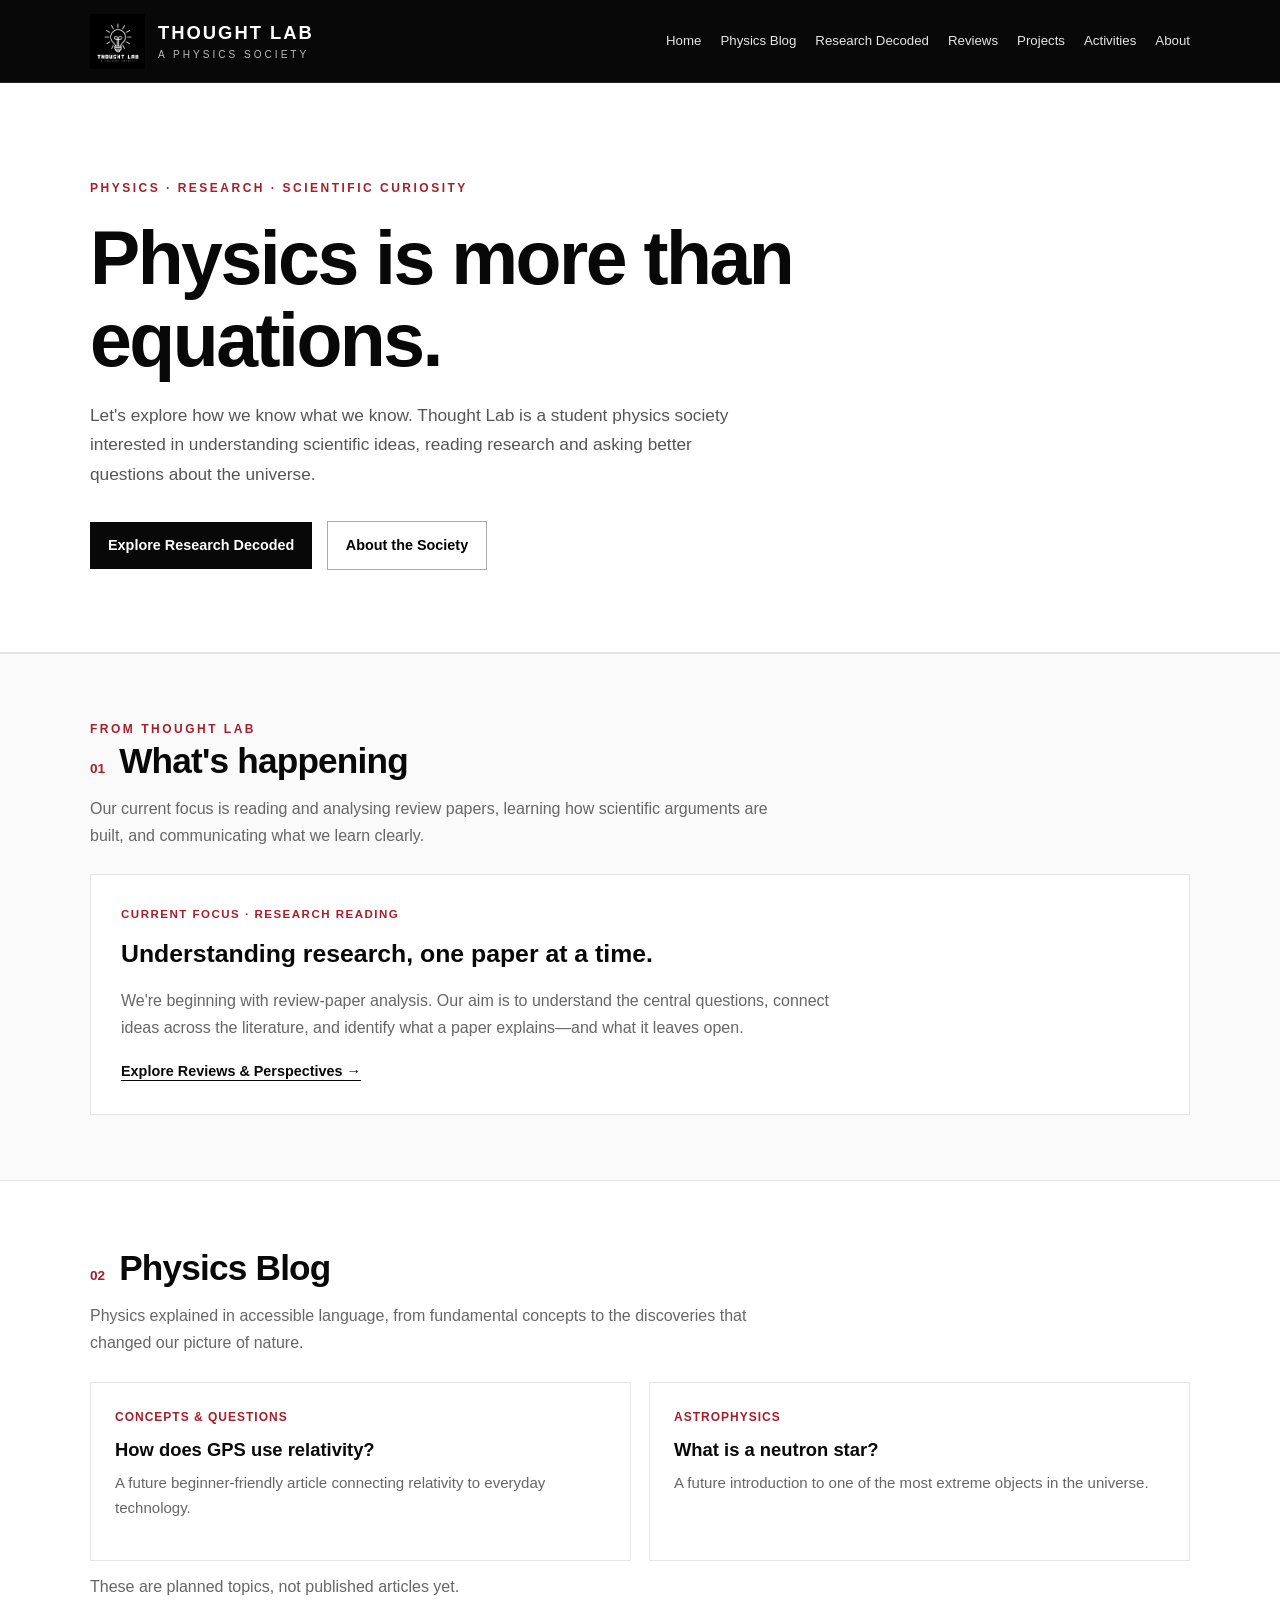
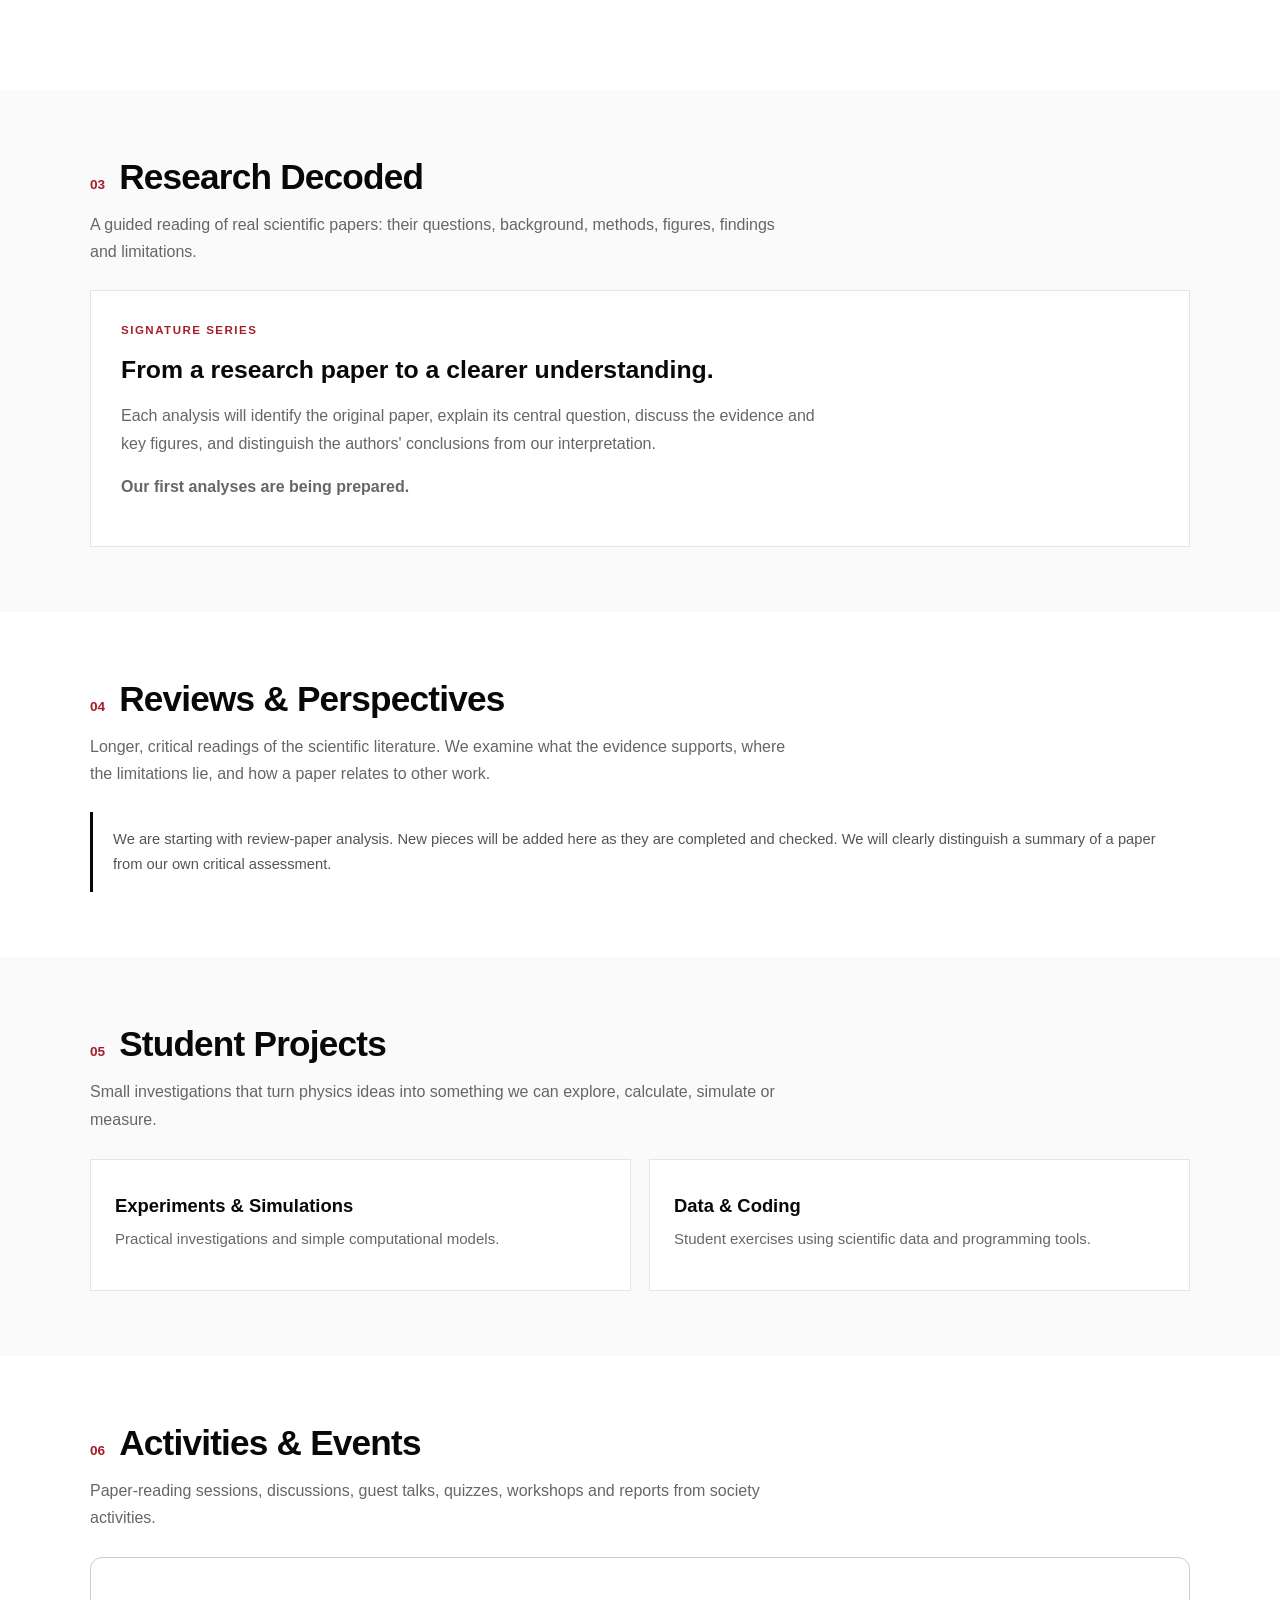
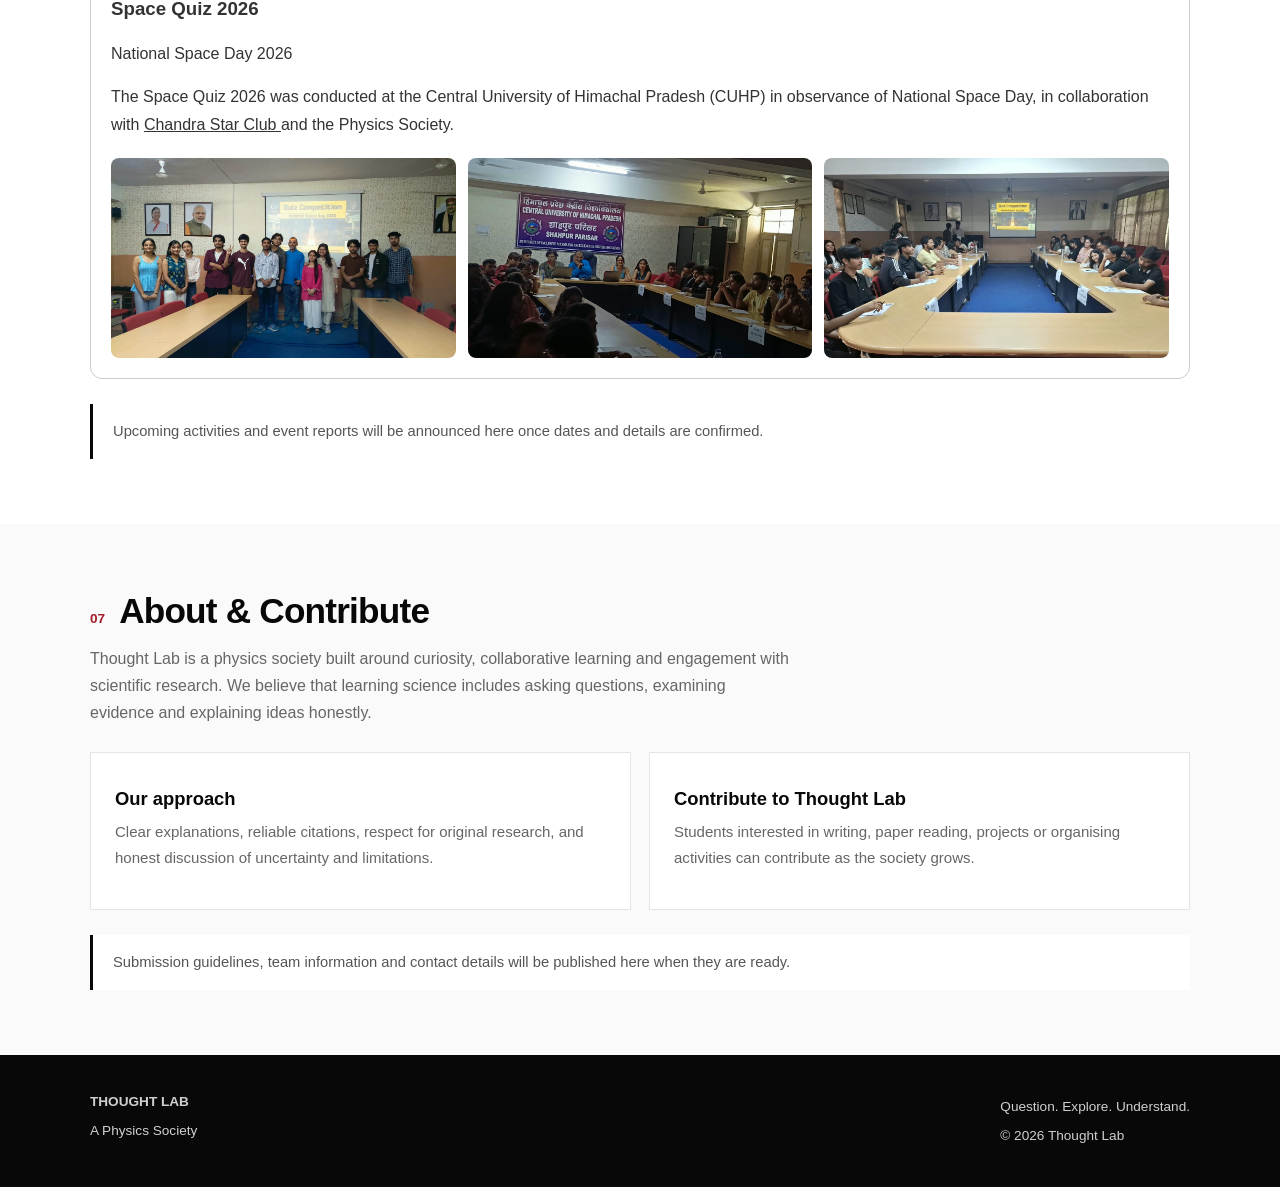
==== index.html @ b3f2e76b "Update index.html" ====
<!DOCTYPE html>
<html lang="en">
<head>
  <meta charset="UTF-8">
  <meta name="viewport" content="width=device-width, initial-scale=1">
  <meta name="description" content="Thought Lab — A Physics Society exploring research, ideas and scientific discoveries.">
  <title>Thought Lab — A Physics Society</title>

  <style>
    :root {
      --black: #080808;
      --white: #ffffff;
      --paper: #fafafa;
      --grey: #666666;
      --line: #e5e5e5;
      --accent: #a51f2b;
    }

    * { box-sizing: border-box; }
    html { scroll-behavior: smooth; scroll-padding-top: 90px; }

    body {
      margin: 0;
      background: var(--white);
      color: var(--black);
      font-family: Arial, Helvetica, sans-serif;
      line-height: 1.7;
    }

    a { color: inherit; }
    .container { width: min(1100px, 90%); margin: auto; }

    header {
      background: var(--black);
      color: var(--white);
      border-bottom: 1px solid #292929;
    }

    .topbar {
      min-height: 82px;
      display: flex;
      align-items: center;
      justify-content: space-between;
      gap: 24px;
      padding: 12px 0;
    }

    .brand {
      display: flex;
      align-items: center;
      gap: 13px;
      text-decoration: none;
      flex-shrink: 0;
    }

    .brand img {
      width: 55px;
      height: 55px;
      object-fit: contain;
      background: black;
    }

    .brand-name {
      font-size: 1.15rem;
      font-weight: 800;
      letter-spacing: 2px;
      line-height: 1.3;
    }

    .brand-name small {
      display: block;
      color: #bdbdbd;
      font-size: .63rem;
      font-weight: 400;
      letter-spacing: 3px;
      margin-top: 3px;
    }

    nav {
      display: flex;
      flex-wrap: wrap;
      justify-content: flex-end;
      gap: 8px 19px;
    }

    nav a {
      color: #e5e5e5;
      font-size: .83rem;
      text-decoration: none;
    }

    nav a:hover, .text-link:hover { text-decoration: underline; }

    .hero {
      padding: 95px 0 82px;
      border-bottom: 1px solid var(--line);
    }

    .eyebrow {
      font-size: .75rem;
      font-weight: 700;
      text-transform: uppercase;
      letter-spacing: 2.5px;
      color: var(--accent);
    }

    h1 {
      max-width: 800px;
      margin: 20px 0;
      font-size: clamp(2.5rem, 6vw, 4.7rem);
      line-height: 1.08;
      letter-spacing: -2.5px;
    }

    .hero p {
      max-width: 650px;
      color: #555;
      font-size: 1.08rem;
    }

    .button {
      display: inline-block;
      margin: 15px 10px 0 0;
      padding: 11px 18px;
      background: var(--black);
      color: var(--white);
      text-decoration: none;
      font-size: .9rem;
      font-weight: 700;
    }

    .button.outline {
      background: white;
      color: black;
      border: 1px solid #aaa;
    }

    section { padding: 65px 0; }

    .section-head {
      display: flex;
      align-items: baseline;
      gap: 14px;
      margin-bottom: 8px;
    }

    .number {
      color: var(--accent);
      font-size: .85rem;
      font-weight: 700;
    }

    h2 {
      font-size: clamp(1.65rem, 3vw, 2.2rem);
      letter-spacing: -.8px;
      line-height: 1.25;
      margin: 0;
    }

    .intro {
      max-width: 700px;
      color: var(--grey);
      margin: 12px 0 25px;
    }

    .featured {
      background: var(--paper);
      border-top: 1px solid var(--line);
      border-bottom: 1px solid var(--line);
    }

    .feature-card {
      background: white;
      border: 1px solid var(--line);
      padding: 30px;
      margin-top: 24px;
    }

    .tag {
      font-size: .72rem;
      text-transform: uppercase;
      letter-spacing: 1.5px;
      color: var(--accent);
      font-weight: 700;
    }

    h3 { line-height: 1.35; }

    .feature-card h3 {
      max-width: 720px;
      font-size: 1.55rem;
      margin: 12px 0;
    }

    .feature-card p { max-width: 720px; color: var(--grey); }

    .text-link {
      font-size: .9rem;
      font-weight: 700;
      text-underline-offset: 4px;
    }

    .grid {
      display: grid;
      grid-template-columns: repeat(2, minmax(0, 1fr));
      gap: 18px;
      margin-top: 26px;
    }

    .card {
      border: 1px solid var(--line);
      padding: 24px;
      background: white;
    }

    .card h3 { font-size: 1.15rem; margin: 10px 0 7px; }

    .card p { color: var(--grey); font-size: .94rem; margin: 0 0 15px; }

    .card .num {
      font-size: .75rem;
      letter-spacing: 1px;
      color: var(--accent);
      font-weight: 700;
    }

    .alt { background: var(--paper); }

    .notice {
      margin-top: 25px;
      border-left: 3px solid var(--black);
      padding: 15px 20px;
      background: white;
      color: #555;
      font-size: .92rem;
    }
    .activity-card {
  margin-top: 25px;
  padding: 20px;
  border: 1px solid #cccccc;
  border-radius: 12px;
  background: white;
  color: #333333;
}
    
.activity-gallery {
  display: grid;
  grid-template-columns: repeat(3, 1fr);
  gap: 12px;
  margin-top: 20px;
}

.activity-gallery img {
  width: 100%;
  height: 200px;
  object-fit: cover;
  border-radius: 8px;
}

@media (max-width: 600px) {
  .activity-gallery {
    grid-template-columns: 1fr;
  }
}


    footer {
      padding: 35px 0;
      background: var(--black);
      color: #d0d0d0;
      font-size: .85rem;
    }

    .footer-row {
      display: flex;
      flex-wrap: wrap;
      justify-content: space-between;
      gap: 15px;
    }

    footer p { margin: 5px 0; }
    footer a { color: white; }

    @media (max-width: 760px) {
      .topbar { align-items: flex-start; flex-direction: column; gap: 15px; }
      nav { justify-content: flex-start; gap: 9px 15px; }
      .hero { padding: 65px 0; }
      h1 { letter-spacing: -1.3px; }
      .grid { grid-template-columns: 1fr; }
      .feature-card { padding: 22px; }
    }
  </style>
</head>

<body>
  <header>
    <div class="container topbar">
      <a class="brand" href="#home" aria-label="Thought Lab home">
        <img src="logo.jpeg" alt="Thought Lab — A Physics Society logo">
        <span class="brand-name">
          THOUGHT LAB
          <small>A PHYSICS SOCIETY</small>
        </span>
      </a>

      <nav aria-label="Main navigation">
        <a href="#home">Home</a>
        <a href="#blog">Physics Blog</a>
        <a href="#decoded">Research Decoded</a>
        <a href="#reviews">Reviews</a>
        <a href="#projects">Projects</a>
        <a href="#activities">Activities</a>
        <a href="#about">About</a>
      </nav>
    </div>
  </header>

  <main>
    <section class="hero" id="home">
      <div class="container">
        <div class="eyebrow">Physics · Research · Scientific Curiosity</div>
        <h1>Physics is more than equations.</h1>
        <p>
          Let's explore how we know what we know. Thought Lab is a student
          physics society interested in understanding scientific ideas,
          reading research and asking better questions about the universe.
        </p>
        <a class="button" href="#decoded">Explore Research Decoded</a>
        <a class="button outline" href="#about">About the Society</a>
      </div>
    </section>

    <section class="featured">
      <div class="container">
        <div class="eyebrow">From Thought Lab</div>
        <div class="section-head">
          <span class="number">01</span>
          <h2>What's happening</h2>
        </div>
        <p class="intro">
          Our current focus is reading and analysing review papers,
          learning how scientific arguments are built, and communicating
          what we learn clearly.
        </p>

        <article class="feature-card">
          <div class="tag">Current focus · Research reading</div>
          <h3>Understanding research, one paper at a time.</h3>
          <p>
            We're beginning with review-paper analysis. Our aim is to
            understand the central questions, connect ideas across the
            literature, and identify what a paper explains—and what it
            leaves open.
          </p>
          <a class="text-link" href="#reviews">Explore Reviews & Perspectives →</a>
        </article>
      </div>
    </section>

    <section id="blog">
      <div class="container">
        <div class="section-head">
          <span class="number">02</span>
          <h2>Physics Blog</h2>
        </div>
        <p class="intro">
          Physics explained in accessible language, from fundamental
          concepts to the discoveries that changed our picture of nature.
        </p>
        <div class="grid">
          <article class="card">
            <div class="num">CONCEPTS & QUESTIONS</div>
            <h3>How does GPS use relativity?</h3>
            <p>A future beginner-friendly article connecting relativity to everyday technology.</p>
          </article>
          <article class="card">
            <div class="num">ASTROPHYSICS</div>
            <h3>What is a neutron star?</h3>
            <p>A future introduction to one of the most extreme objects in the universe.</p>
          </article>
        </div>
        <p class="intro">These are planned topics, not published articles yet.</p>
      </div>
    </section>

    <section class="alt" id="decoded">
      <div class="container">
        <div class="section-head">
          <span class="number">03</span>
          <h2>Research Decoded</h2>
        </div>
        <p class="intro">
          A guided reading of real scientific papers: their questions,
          background, methods, figures, findings and limitations.
        </p>
        <div class="feature-card">
          <div class="tag">Signature series</div>
          <h3>From a research paper to a clearer understanding.</h3>
          <p>
            Each analysis will identify the original paper, explain its
            central question, discuss the evidence and key figures, and
            distinguish the authors' conclusions from our interpretation.
          </p>
          <p><strong>Our first analyses are being prepared.</strong></p>
        </div>
      </div>
    </section>

    <section id="reviews">
      <div class="container">
        <div class="section-head">
          <span class="number">04</span>
          <h2>Reviews & Perspectives</h2>
        </div>
        <p class="intro">
          Longer, critical readings of the scientific literature. We
          examine what the evidence supports, where the limitations lie,
          and how a paper relates to other work.
        </p>
        <div class="notice">
          We are starting with review-paper analysis. New pieces will be
          added here as they are completed and checked. We will clearly
          distinguish a summary of a paper from our own critical assessment.
        </div>
      </div>
    </section>

    <section class="alt" id="projects">
      <div class="container">
        <div class="section-head">
          <span class="number">05</span>
          <h2>Student Projects</h2>
        </div>
        <p class="intro">
          Small investigations that turn physics ideas into something
          we can explore, calculate, simulate or measure.
        </p>
        <div class="grid">
          <article class="card">
            <h3>Experiments & Simulations</h3>
            <p>Practical investigations and simple computational models.</p>
          </article>
          <article class="card">
            <h3>Data & Coding</h3>
            <p>Student exercises using scientific data and programming tools.</p>
          </article>
        </div>
      </div>
    </section>

    <section id="activities">
      <div class="container">
        <div class="section-head">
          <span class="number">06</span>
          <h2>Activities & Events</h2>
        </div>
        <p class="intro">
          Paper-reading sessions, discussions, guest talks, quizzes,
          workshops and reports from society activities.
        </p>
        
<article class="activity-card">
  <h3>Space Quiz 2026</h3>

  <p class="activity-date">
    National Space Day 2026
  </p>

  <p>
    The Space Quiz 2026 was conducted at the
    Central University of Himachal Pradesh (CUHP)
    in observance of National Space Day, in
    collaboration with
    <a href="https://chandrastarclub.github.io/">
      Chandra Star Club
    </a>
    and the Physics Society.
  </p>
  
<div class="activity-gallery">
  <img src="images/space-day/1.jpeg" alt="Space Day event photo 1">
  <img src="images/space-day/2.jpeg" alt="Space Day event photo 2">
  <img src="images/space-day/3.jpeg" alt="Space Day event photo 3">
</div>

</article>

        <div class="notice">
          Upcoming activities and event reports will be announced here
          once dates and details are confirmed.
        </div>
      </div>
    </section>

    <section class="alt" id="about">
      <div class="container">
        <div class="section-head">
          <span class="number">07</span>
          <h2>About & Contribute</h2>
        </div>
        <p class="intro">
          Thought Lab is a physics society built around curiosity,
          collaborative learning and engagement with scientific research.
          We believe that learning science includes asking questions,
          examining evidence and explaining ideas honestly.
        </p>
        <div class="grid">
          <article class="card">
            <h3>Our approach</h3>
            <p>
              Clear explanations, reliable citations, respect for original
              research, and honest discussion of uncertainty and limitations.
            </p>
          </article>
          <article class="card">
            <h3>Contribute to Thought Lab</h3>
            <p>
              Students interested in writing, paper reading, projects or
              organising activities can contribute as the society grows.
            </p>
          </article>
        </div>
        <div class="notice">
          Submission guidelines, team information and contact details
          will be published here when they are ready.
        </div>
      </div>
    </section>
  </main>

  <footer>
    <div class="container footer-row">
      <div>
        <strong>THOUGHT LAB</strong>
        <p>A Physics Society</p>
      </div>
      <div>
        <p>Question. Explore. Understand.</p>
        <p>© 2026 Thought Lab</p>
      </div>
    </div>
  </footer>
</body>
</html>
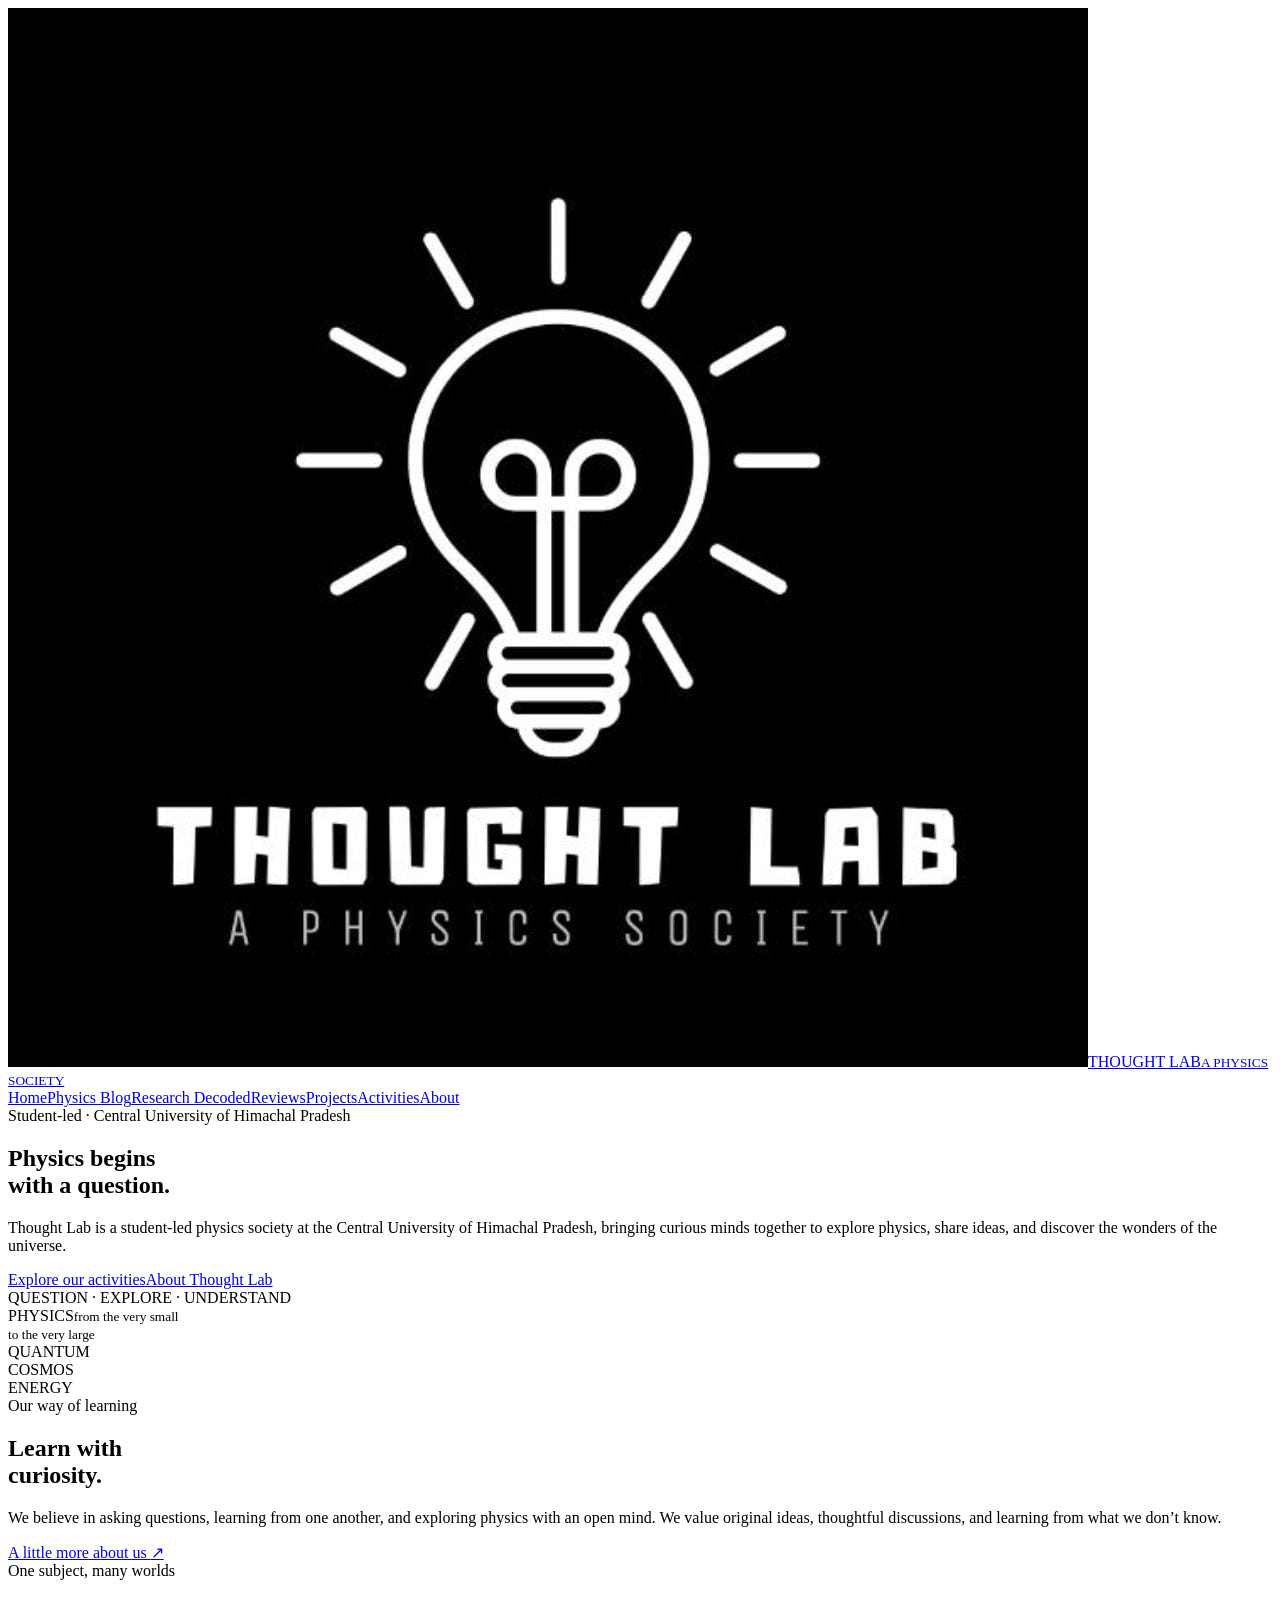
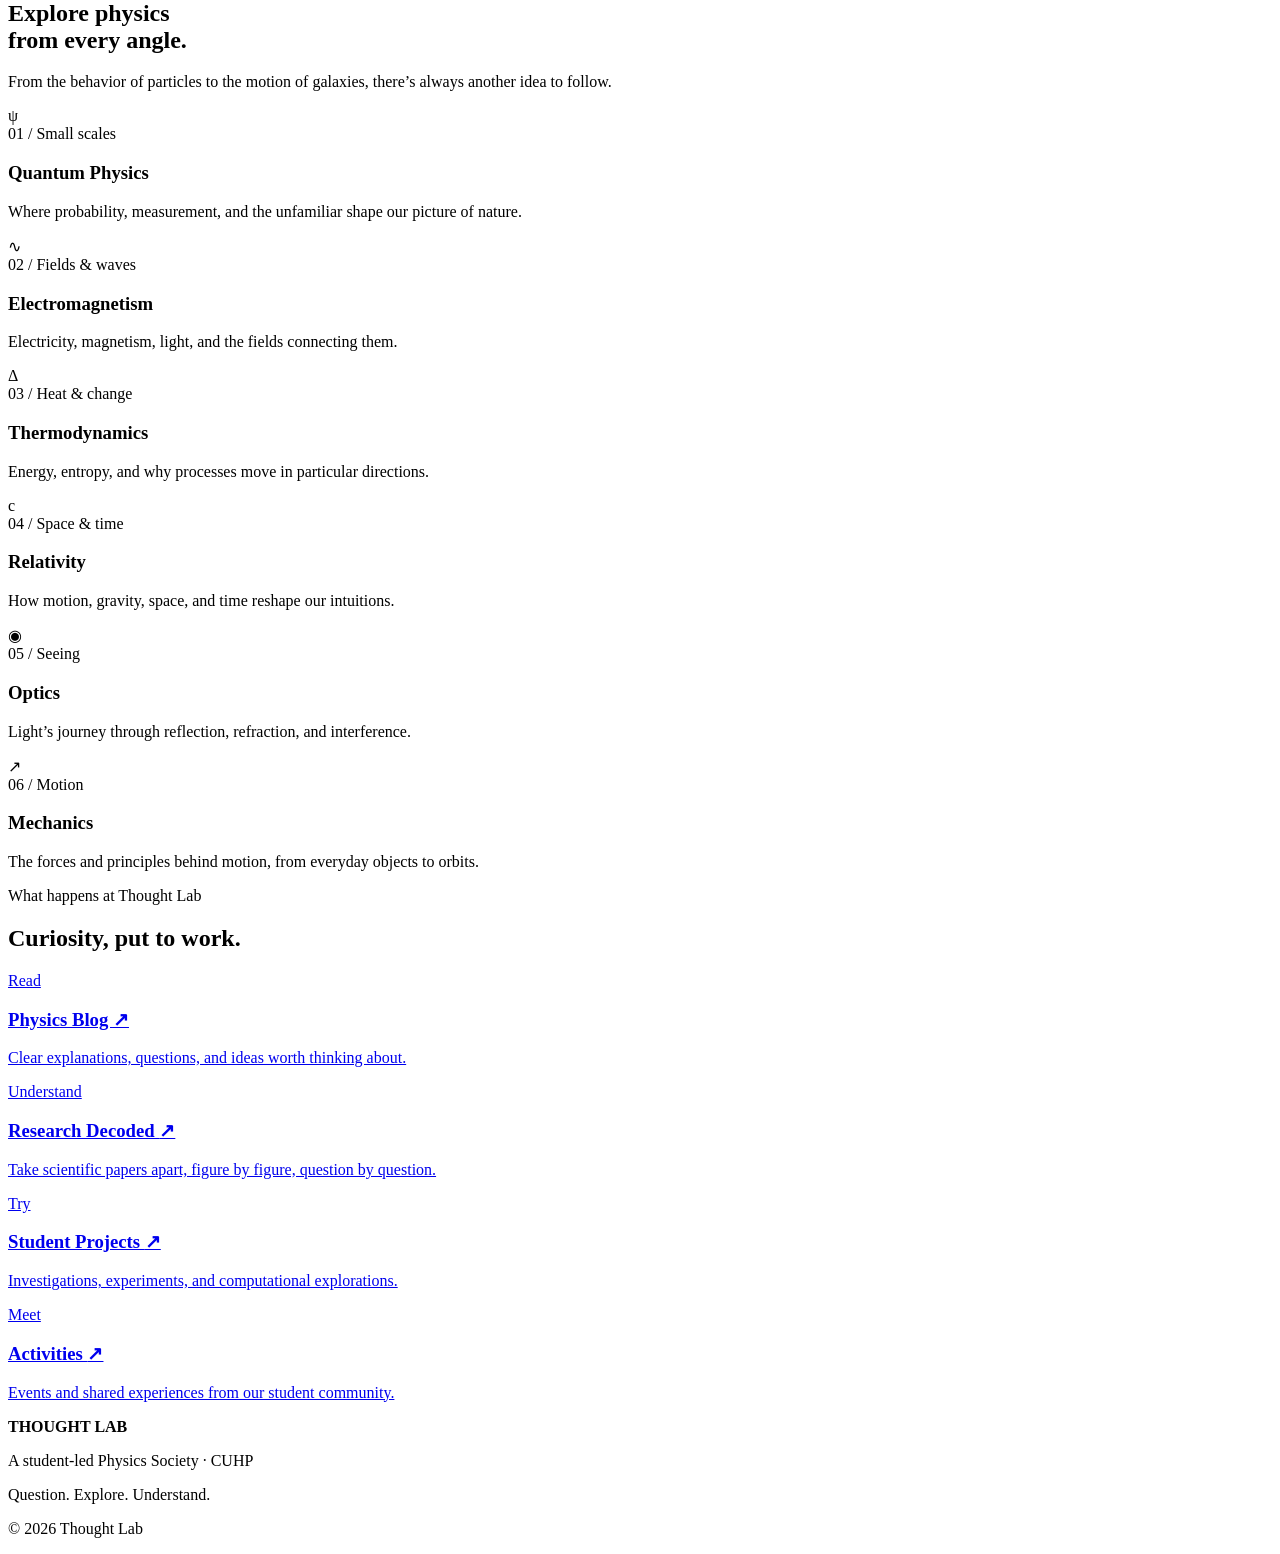
==== commit f624a901: "Add files via upload" ====
--- a/index.html
+++ b/index.html
@@ -1,545 +1,68 @@
-
-<!DOCTYPE html>
+<!doctype html>
 <html lang="en">
 <head>
-  <meta charset="UTF-8">
-  <meta name="viewport" content="width=device-width, initial-scale=1">
-  <meta name="description" content="Thought Lab — A Physics Society exploring research, ideas and scientific discoveries.">
-  <title>Thought Lab — A Physics Society</title>
-
-  <style>
-    :root {
-      --black: #080808;
-      --white: #ffffff;
-      --paper: #fafafa;
-      --grey: #666666;
-      --line: #e5e5e5;
-      --accent: #a51f2b;
-    }
-
-    * { box-sizing: border-box; }
-    html { scroll-behavior: smooth; scroll-padding-top: 90px; }
-
-    body {
-      margin: 0;
-      background: var(--white);
-      color: var(--black);
-      font-family: Arial, Helvetica, sans-serif;
-      line-height: 1.7;
-    }
-
-    a { color: inherit; }
-    .container { width: min(1100px, 90%); margin: auto; }
-
-    header {
-      background: var(--black);
-      color: var(--white);
-      border-bottom: 1px solid #292929;
-    }
-
-    .topbar {
-      min-height: 82px;
-      display: flex;
-      align-items: center;
-      justify-content: space-between;
-      gap: 24px;
-      padding: 12px 0;
-    }
-
-    .brand {
-      display: flex;
-      align-items: center;
-      gap: 13px;
-      text-decoration: none;
-      flex-shrink: 0;
-    }
-
-    .brand img {
-      width: 55px;
-      height: 55px;
-      object-fit: contain;
-      background: black;
-    }
-
-    .brand-name {
-      font-size: 1.15rem;
-      font-weight: 800;
-      letter-spacing: 2px;
-      line-height: 1.3;
-    }
-
-    .brand-name small {
-      display: block;
-      color: #bdbdbd;
-      font-size: .63rem;
-      font-weight: 400;
-      letter-spacing: 3px;
-      margin-top: 3px;
-    }
-
-    nav {
-      display: flex;
-      flex-wrap: wrap;
-      justify-content: flex-end;
-      gap: 8px 19px;
-    }
-
-    nav a {
-      color: #e5e5e5;
-      font-size: .83rem;
-      text-decoration: none;
-    }
-
-    nav a:hover, .text-link:hover { text-decoration: underline; }
-
-    .hero {
-      padding: 95px 0 82px;
-      border-bottom: 1px solid var(--line);
-    }
-
-    .eyebrow {
-      font-size: .75rem;
-      font-weight: 700;
-      text-transform: uppercase;
-      letter-spacing: 2.5px;
-      color: var(--accent);
-    }
-
-    h1 {
-      max-width: 800px;
-      margin: 20px 0;
-      font-size: clamp(2.5rem, 6vw, 4.7rem);
-      line-height: 1.08;
-      letter-spacing: -2.5px;
-    }
-
-    .hero p {
-      max-width: 650px;
-      color: #555;
-      font-size: 1.08rem;
-    }
-
-    .button {
-      display: inline-block;
-      margin: 15px 10px 0 0;
-      padding: 11px 18px;
-      background: var(--black);
-      color: var(--white);
-      text-decoration: none;
-      font-size: .9rem;
-      font-weight: 700;
-    }
-
-    .button.outline {
-      background: white;
-      color: black;
-      border: 1px solid #aaa;
-    }
-
-    section { padding: 65px 0; }
-
-    .section-head {
-      display: flex;
-      align-items: baseline;
-      gap: 14px;
-      margin-bottom: 8px;
-    }
-
-    .number {
-      color: var(--accent);
-      font-size: .85rem;
-      font-weight: 700;
-    }
-
-    h2 {
-      font-size: clamp(1.65rem, 3vw, 2.2rem);
-      letter-spacing: -.8px;
-      line-height: 1.25;
-      margin: 0;
-    }
-
-    .intro {
-      max-width: 700px;
-      color: var(--grey);
-      margin: 12px 0 25px;
-    }
-
-    .featured {
-      background: var(--paper);
-      border-top: 1px solid var(--line);
-      border-bottom: 1px solid var(--line);
-    }
-
-    .feature-card {
-      background: white;
-      border: 1px solid var(--line);
-      padding: 30px;
-      margin-top: 24px;
-    }
-
-    .tag {
-      font-size: .72rem;
-      text-transform: uppercase;
-      letter-spacing: 1.5px;
-      color: var(--accent);
-      font-weight: 700;
-    }
-
-    h3 { line-height: 1.35; }
-
-    .feature-card h3 {
-      max-width: 720px;
-      font-size: 1.55rem;
-      margin: 12px 0;
-    }
-
-    .feature-card p { max-width: 720px; color: var(--grey); }
-
-    .text-link {
-      font-size: .9rem;
-      font-weight: 700;
-      text-underline-offset: 4px;
-    }
-
-    .grid {
-      display: grid;
-      grid-template-columns: repeat(2, minmax(0, 1fr));
-      gap: 18px;
-      margin-top: 26px;
-    }
-
-    .card {
-      border: 1px solid var(--line);
-      padding: 24px;
-      background: white;
-    }
-
-    .card h3 { font-size: 1.15rem; margin: 10px 0 7px; }
-
-    .card p { color: var(--grey); font-size: .94rem; margin: 0 0 15px; }
-
-    .card .num {
-      font-size: .75rem;
-      letter-spacing: 1px;
-      color: var(--accent);
-      font-weight: 700;
-    }
-
-    .alt { background: var(--paper); }
-
-    .notice {
-      margin-top: 25px;
-      border-left: 3px solid var(--black);
-      padding: 15px 20px;
-      background: white;
-      color: #555;
-      font-size: .92rem;
-    }
-    .activity-card {
-  margin-top: 25px;
-  padding: 20px;
-  border: 1px solid #cccccc;
-  border-radius: 12px;
-  background: white;
-  color: #333333;
-}
-    
-.activity-gallery {
-  display: grid;
-  grid-template-columns: repeat(3, 1fr);
-  gap: 12px;
-  margin-top: 20px;
-}
-
-.activity-gallery img {
-  width: 100%;
-  height: 200px;
-  object-fit: cover;
-  border-radius: 8px;
-}
-
-@media (max-width: 600px) {
-  .activity-gallery {
-    grid-template-columns: 1fr;
-  }
-}
-
-
-    footer {
-      padding: 35px 0;
-      background: var(--black);
-      color: #d0d0d0;
-      font-size: .85rem;
-    }
-
-    .footer-row {
-      display: flex;
-      flex-wrap: wrap;
-      justify-content: space-between;
-      gap: 15px;
-    }
-
-    footer p { margin: 5px 0; }
-    footer a { color: white; }
-
-    @media (max-width: 760px) {
-      .topbar { align-items: flex-start; flex-direction: column; gap: 15px; }
-      nav { justify-content: flex-start; gap: 9px 15px; }
-      .hero { padding: 65px 0; }
-      h1 { letter-spacing: -1.3px; }
-      .grid { grid-template-columns: 1fr; }
-      .feature-card { padding: 22px; }
-    }
-  </style>
+  <meta charset="utf-8">
+  <meta name="viewport" content="width=device-width,initial-scale=1">
+  <meta name="description" content="Thought Lab is a student-led physics society at the Central University of Himachal Pradesh, bringing curious minds together to explore physics, share ideas, and discover the wonders of the universe.">
+  <title>Thought Lab | Explore Physics Together</title>
+  <link rel="stylesheet" href="assets/style.css">
 </head>
-
 <body>
-  <header>
-    <div class="container topbar">
-      <a class="brand" href="#home" aria-label="Thought Lab home">
-        <img src="logo.jpeg" alt="Thought Lab — A Physics Society logo">
-        <span class="brand-name">
-          THOUGHT LAB
-          <small>A PHYSICS SOCIETY</small>
-        </span>
-      </a>
-
-      <nav aria-label="Main navigation">
-        <a href="#home">Home</a>
-        <a href="#blog">Physics Blog</a>
-        <a href="#decoded">Research Decoded</a>
-        <a href="#reviews">Reviews</a>
-        <a href="#projects">Projects</a>
-        <a href="#activities">Activities</a>
-        <a href="#about">About</a>
-      </nav>
-    </div>
-  </header>
-
-  <main>
-    <section class="hero" id="home">
-      <div class="container">
-        <div class="eyebrow">Physics · Research · Scientific Curiosity</div>
-        <h1>Physics is more than equations.</h1>
-        <p>
-          Let's explore how we know what we know. Thought Lab is a student
-          physics society interested in understanding scientific ideas,
-          reading research and asking better questions about the universe.
-        </p>
-        <a class="button" href="#decoded">Explore Research Decoded</a>
-        <a class="button outline" href="#about">About the Society</a>
+<header class="site-header">
+  <div class="wrap bar">
+    <a class="brand" href="index.html"><img src="logo.jpeg" alt="Thought Lab logo"><span>THOUGHT LAB<small>A PHYSICS SOCIETY</small></span></a>
+    <nav aria-label="Main navigation">
+      <a href="index.html" aria-current="page">Home</a><a href="blog.html">Physics Blog</a><a href="decoded.html">Research Decoded</a><a href="reviews.html">Reviews</a><a href="projects.html">Projects</a><a href="activities.html">Activities</a><a href="about.html">About</a>
+    </nav>
+  </div>
+</header>
+<main>
+  <section class="home-hero">
+    <div class="wrap home-hero-grid">
+      <div class="home-hero-copy">
+        <div class="eyebrow">Student-led · Central University of Himachal Pradesh</div>
+        <h1>Physics begins<br>with a <span>question.</span></h1>
+        <p class="home-intro">Thought Lab is a student-led physics society at the Central University of Himachal Pradesh, bringing curious minds together to explore physics, share ideas, and discover the wonders of the universe.</p>
+        <div class="home-actions"><a class="btn primary" href="activities.html">Explore our activities</a><a class="btn" href="about.html">About Thought Lab</a></div>
+        <div class="home-motto">QUESTION <span>·</span> EXPLORE <span>·</span> UNDERSTAND</div>
       </div>
-    </section>
-
-    <section class="featured">
-      <div class="container">
-        <div class="eyebrow">From Thought Lab</div>
-        <div class="section-head">
-          <span class="number">01</span>
-          <h2>What's happening</h2>
-        </div>
-        <p class="intro">
-          Our current focus is reading and analysing review papers,
-          learning how scientific arguments are built, and communicating
-          what we learn clearly.
-        </p>
-
-        <article class="feature-card">
-          <div class="tag">Current focus · Research reading</div>
-          <h3>Understanding research, one paper at a time.</h3>
-          <p>
-            We're beginning with review-paper analysis. Our aim is to
-            understand the central questions, connect ideas across the
-            literature, and identify what a paper explains—and what it
-            leaves open.
-          </p>
-          <a class="text-link" href="#reviews">Explore Reviews & Perspectives →</a>
-        </article>
-      </div>
-    </section>
-
-    <section id="blog">
-      <div class="container">
-        <div class="section-head">
-          <span class="number">02</span>
-          <h2>Physics Blog</h2>
-        </div>
-        <p class="intro">
-          Physics explained in accessible language, from fundamental
-          concepts to the discoveries that changed our picture of nature.
-        </p>
-        <div class="grid">
-          <article class="card">
-            <div class="num">CONCEPTS & QUESTIONS</div>
-            <h3>How does GPS use relativity?</h3>
-            <p>A future beginner-friendly article connecting relativity to everyday technology.</p>
-          </article>
-          <article class="card">
-            <div class="num">ASTROPHYSICS</div>
-            <h3>What is a neutron star?</h3>
-            <p>A future introduction to one of the most extreme objects in the universe.</p>
-          </article>
-        </div>
-        <p class="intro">These are planned topics, not published articles yet.</p>
-      </div>
-    </section>
-
-    <section class="alt" id="decoded">
-      <div class="container">
-        <div class="section-head">
-          <span class="number">03</span>
-          <h2>Research Decoded</h2>
-        </div>
-        <p class="intro">
-          A guided reading of real scientific papers: their questions,
-          background, methods, figures, findings and limitations.
-        </p>
-        <div class="feature-card">
-          <div class="tag">Signature series</div>
-          <h3>From a research paper to a clearer understanding.</h3>
-          <p>
-            Each analysis will identify the original paper, explain its
-            central question, discuss the evidence and key figures, and
-            distinguish the authors' conclusions from our interpretation.
-          </p>
-          <p><strong>Our first analyses are being prepared.</strong></p>
-        </div>
-      </div>
-    </section>
-
-    <section id="reviews">
-      <div class="container">
-        <div class="section-head">
-          <span class="number">04</span>
-          <h2>Reviews & Perspectives</h2>
-        </div>
-        <p class="intro">
-          Longer, critical readings of the scientific literature. We
-          examine what the evidence supports, where the limitations lie,
-          and how a paper relates to other work.
-        </p>
-        <div class="notice">
-          We are starting with review-paper analysis. New pieces will be
-          added here as they are completed and checked. We will clearly
-          distinguish a summary of a paper from our own critical assessment.
-        </div>
-      </div>
-    </section>
-
-    <section class="alt" id="projects">
-      <div class="container">
-        <div class="section-head">
-          <span class="number">05</span>
-          <h2>Student Projects</h2>
-        </div>
-        <p class="intro">
-          Small investigations that turn physics ideas into something
-          we can explore, calculate, simulate or measure.
-        </p>
-        <div class="grid">
-          <article class="card">
-            <h3>Experiments & Simulations</h3>
-            <p>Practical investigations and simple computational models.</p>
-          </article>
-          <article class="card">
-            <h3>Data & Coding</h3>
-            <p>Student exercises using scientific data and programming tools.</p>
-          </article>
-        </div>
-      </div>
-    </section>
-
-    <section id="activities">
-      <div class="container">
-        <div class="section-head">
-          <span class="number">06</span>
-          <h2>Activities & Events</h2>
-        </div>
-        <p class="intro">
-          Paper-reading sessions, discussions, guest talks, quizzes,
-          workshops and reports from society activities.
-        </p>
-        
-<article class="activity-card">
-  <h3>Space Quiz 2026</h3>
-
-  <p class="activity-date">
-    National Space Day 2026
-  </p>
-
-  <p>
-    The Space Quiz 2026 was conducted at the
-    Central University of Himachal Pradesh (CUHP)
-    in observance of National Space Day, in
-    collaboration with
-    <a href="https://chandrastarclub.github.io/">
-      Chandra Star Club
-    </a>
-    and the Physics Society.
-  </p>
-  
-<div class="activity-gallery">
-  <img src="images/space-day/1.jpeg" alt="Space Day event photo 1">
-  <img src="images/space-day/2.jpeg" alt="Space Day event photo 2">
-  <img src="images/space-day/3.jpeg" alt="Space Day event photo 3">
-</div>
-
-</article>
-
-        <div class="notice">
-          Upcoming activities and event reports will be announced here
-          once dates and details are confirmed.
-        </div>
-      </div>
-    </section>
-
-    <section class="alt" id="about">
-      <div class="container">
-        <div class="section-head">
-          <span class="number">07</span>
-          <h2>About & Contribute</h2>
-        </div>
-        <p class="intro">
-          Thought Lab is a physics society built around curiosity,
-          collaborative learning and engagement with scientific research.
-          We believe that learning science includes asking questions,
-          examining evidence and explaining ideas honestly.
-        </p>
-        <div class="grid">
-          <article class="card">
-            <h3>Our approach</h3>
-            <p>
-              Clear explanations, reliable citations, respect for original
-              research, and honest discussion of uncertainty and limitations.
-            </p>
-          </article>
-          <article class="card">
-            <h3>Contribute to Thought Lab</h3>
-            <p>
-              Students interested in writing, paper reading, projects or
-              organising activities can contribute as the society grows.
-            </p>
-          </article>
-        </div>
-        <div class="notice">
-          Submission guidelines, team information and contact details
-          will be published here when they are ready.
-        </div>
-      </div>
-    </section>
-  </main>
-
-  <footer>
-    <div class="container footer-row">
-      <div>
-        <strong>THOUGHT LAB</strong>
-        <p>A Physics Society</p>
-      </div>
-      <div>
-        <p>Question. Explore. Understand.</p>
-        <p>© 2026 Thought Lab</p>
+      <div class="home-visual" aria-label="Physics is connected across many scales">
+        <div class="orbit orbit-one"></div><div class="orbit orbit-two"></div><div class="orbit orbit-three"></div>
+        <div class="visual-core"><span>PHYSICS</span><small>from the very small<br>to the very large</small></div>
+        <div class="visual-label label-quantum">QUANTUM</div><div class="visual-label label-space">COSMOS</div><div class="visual-label label-energy">ENERGY</div>
       </div>
     </div>
-  </footer>
+  </section>
+  <section class="home-belief">
+    <div class="wrap belief-grid">
+      <div><div class="eyebrow">Our way of learning</div><h2>Learn with<br><span>curiosity.</span></h2></div>
+      <div class="belief-copy"><p>We believe in asking questions, learning from one another, and exploring physics with an open mind. We value original ideas, thoughtful discussions, and learning from what we don’t know.</p><a class="text-link" href="about.html">A little more about us <span>↗</span></a></div>
+    </div>
+  </section>
+  <section class="home-branches">
+    <div class="wrap">
+      <div class="section-heading"><div class="eyebrow">One subject, many worlds</div><h2>Explore physics<br>from every angle.</h2><p>From the behavior of particles to the motion of galaxies, there’s always another idea to follow.</p></div>
+      <div class="branch-grid">
+        <article class="branch-card branch-quantum"><div class="branch-symbol">ψ</div><div class="tag">01 / Small scales</div><h3>Quantum Physics</h3><p>Where probability, measurement, and the unfamiliar shape our picture of nature.</p></article>
+        <article class="branch-card branch-em"><div class="branch-symbol">∿</div><div class="tag">02 / Fields & waves</div><h3>Electromagnetism</h3><p>Electricity, magnetism, light, and the fields connecting them.</p></article>
+        <article class="branch-card branch-thermo"><div class="branch-symbol">Δ</div><div class="tag">03 / Heat & change</div><h3>Thermodynamics</h3><p>Energy, entropy, and why processes move in particular directions.</p></article>
+        <article class="branch-card branch-relativity"><div class="branch-symbol">c</div><div class="tag">04 / Space & time</div><h3>Relativity</h3><p>How motion, gravity, space, and time reshape our intuitions.</p></article>
+        <article class="branch-card branch-optics"><div class="branch-symbol">◉</div><div class="tag">05 / Seeing</div><h3>Optics</h3><p>Light’s journey through reflection, refraction, and interference.</p></article>
+        <article class="branch-card branch-mechanics"><div class="branch-symbol">↗</div><div class="tag">06 / Motion</div><h3>Mechanics</h3><p>The forces and principles behind motion, from everyday objects to orbits.</p></article>
+      </div>
+    </div>
+  </section>
+  <section class="home-ways">
+    <div class="wrap"><div class="section-heading"><div class="eyebrow">What happens at Thought Lab</div><h2>Curiosity, put to work.</h2></div>
+      <div class="ways-grid">
+        <a class="way-card" href="blog.html"><span class="tag">Read</span><h3>Physics Blog <span>↗</span></h3><p>Clear explanations, questions, and ideas worth thinking about.</p></a>
+        <a class="way-card" href="decoded.html"><span class="tag">Understand</span><h3>Research Decoded <span>↗</span></h3><p>Take scientific papers apart, figure by figure, question by question.</p></a>
+        <a class="way-card" href="projects.html"><span class="tag">Try</span><h3>Student Projects <span>↗</span></h3><p>Investigations, experiments, and computational explorations.</p></a>
+        <a class="way-card" href="activities.html"><span class="tag">Meet</span><h3>Activities <span>↗</span></h3><p>Events and shared experiences from our student community.</p></a>
+      </div>
+    </div>
+  </section>
+</main>
+<footer class="footer"><div class="wrap footer-row"><div><strong>THOUGHT LAB</strong><p>A student-led Physics Society · CUHP</p></div><div><p>Question. Explore. Understand.</p><p>© 2026 Thought Lab</p></div></div></footer>
 </body>
 </html>
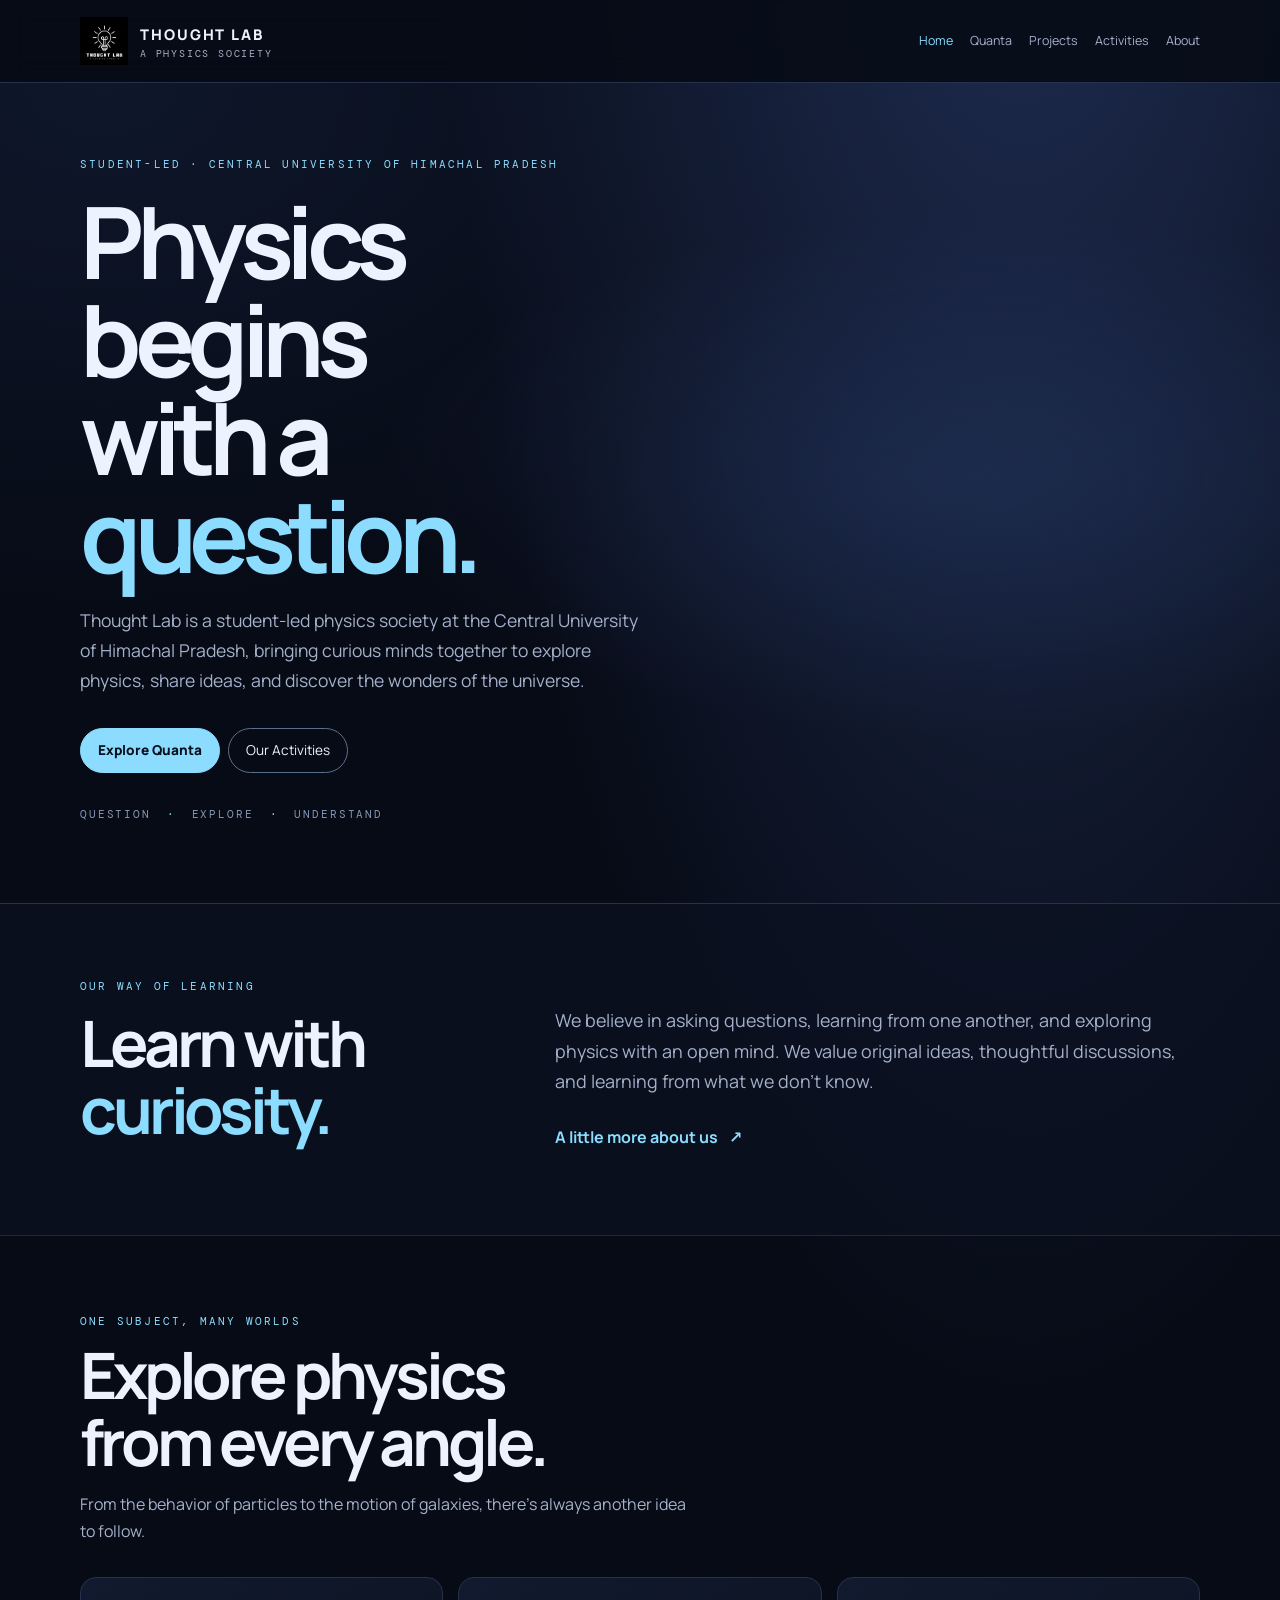
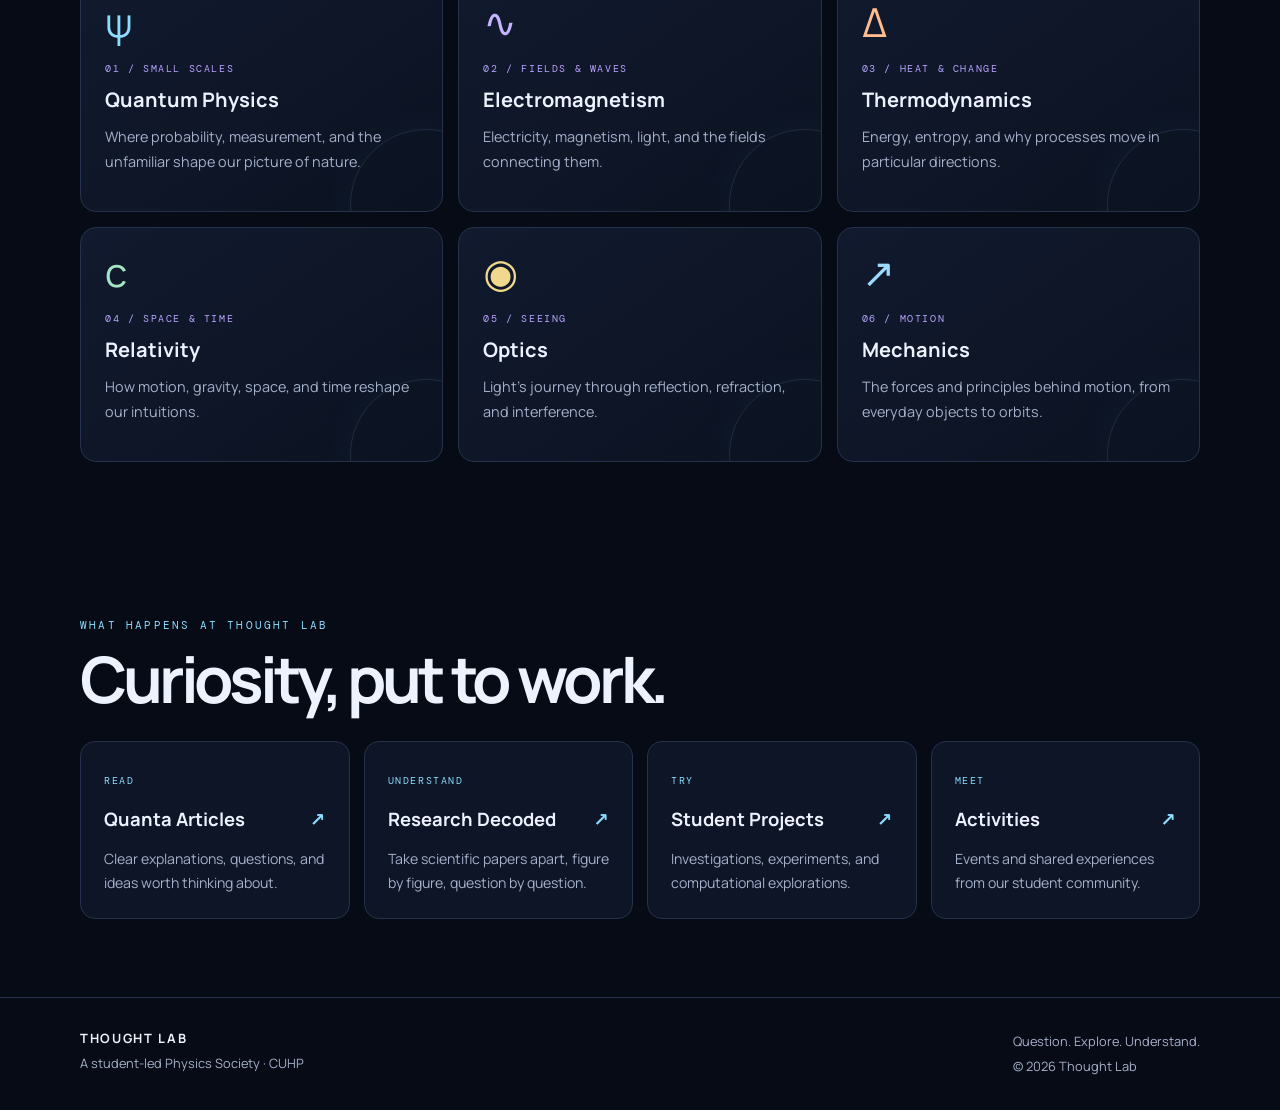
==== commit 2831cff8: "Add files via upload" ====
--- a/index.html
+++ b/index.html
@@ -11,26 +11,20 @@
 <header class="site-header">
   <div class="wrap bar">
     <a class="brand" href="index.html"><img src="logo.jpeg" alt="Thought Lab logo"><span>THOUGHT LAB<small>A PHYSICS SOCIETY</small></span></a>
-    <nav aria-label="Main navigation">
-      <a href="index.html" aria-current="page">Home</a><a href="blog.html">Physics Blog</a><a href="decoded.html">Research Decoded</a><a href="reviews.html">Reviews</a><a href="projects.html">Projects</a><a href="activities.html">Activities</a><a href="about.html">About</a>
-    </nav>
+    <nav aria-label="Main navigation"><a href="index.html" aria-current="page">Home</a><a href="quanta.html">Quanta</a><a href="projects.html">Projects</a><a href="activities.html">Activities</a><a href="about.html">About</a></nav>
   </div>
 </header>
 <main>
-  <section class="home-hero">
+  <section class="home-hero home-hero-redesigned">
     <div class="wrap home-hero-grid">
       <div class="home-hero-copy">
         <div class="eyebrow">Student-led · Central University of Himachal Pradesh</div>
         <h1>Physics begins<br>with a <span>question.</span></h1>
         <p class="home-intro">Thought Lab is a student-led physics society at the Central University of Himachal Pradesh, bringing curious minds together to explore physics, share ideas, and discover the wonders of the universe.</p>
-        <div class="home-actions"><a class="btn primary" href="activities.html">Explore our activities</a><a class="btn" href="about.html">About Thought Lab</a></div>
+        <div class="home-actions"><a class="btn primary" href="quanta.html">Explore Quanta</a><a class="btn" href="activities.html">Our Activities</a></div>
         <div class="home-motto">QUESTION <span>·</span> EXPLORE <span>·</span> UNDERSTAND</div>
       </div>
-      <div class="home-visual" aria-label="Physics is connected across many scales">
-        <div class="orbit orbit-one"></div><div class="orbit orbit-two"></div><div class="orbit orbit-three"></div>
-        <div class="visual-core"><span>PHYSICS</span><small>from the very small<br>to the very large</small></div>
-        <div class="visual-label label-quantum">QUANTUM</div><div class="visual-label label-space">COSMOS</div><div class="visual-label label-energy">ENERGY</div>
-      </div>
+      <div class="home-hero-image" role="img" aria-label="Mountain observatory beneath a starry Himalayan sky"></div>
     </div>
   </section>
   <section class="home-belief">
@@ -55,8 +49,8 @@
   <section class="home-ways">
     <div class="wrap"><div class="section-heading"><div class="eyebrow">What happens at Thought Lab</div><h2>Curiosity, put to work.</h2></div>
       <div class="ways-grid">
-        <a class="way-card" href="blog.html"><span class="tag">Read</span><h3>Physics Blog <span>↗</span></h3><p>Clear explanations, questions, and ideas worth thinking about.</p></a>
-        <a class="way-card" href="decoded.html"><span class="tag">Understand</span><h3>Research Decoded <span>↗</span></h3><p>Take scientific papers apart, figure by figure, question by question.</p></a>
+        <a class="way-card quanta-way-card" href="articles.html"><span class="tag">Read</span><h3>Quanta Articles <span>↗</span></h3><p>Clear explanations, questions, and ideas worth thinking about.</p></a>
+        <a class="way-card quanta-way-card" href="research-decoded.html"><span class="tag">Understand</span><h3>Research Decoded <span>↗</span></h3><p>Take scientific papers apart, figure by figure, question by question.</p></a>
         <a class="way-card" href="projects.html"><span class="tag">Try</span><h3>Student Projects <span>↗</span></h3><p>Investigations, experiments, and computational explorations.</p></a>
         <a class="way-card" href="activities.html"><span class="tag">Meet</span><h3>Activities <span>↗</span></h3><p>Events and shared experiences from our student community.</p></a>
       </div>
--- a/assets/style.css
+++ b/assets/style.css
@@ -0,0 +1,45 @@
+@import url('https://fonts.googleapis.com/css2?family=DM+Mono:wght@400;500&family=Manrope:wght@400;500;600;700;800&display=swap');
+:root{--bg:#070b16;--panel:#10182b;--panel2:#0c1323;--text:#edf2ff;--muted:#a5b1cb;--line:#26324b;--accent:#8bdcff;--violet:#b9a4ff;--max:1120px}
+*{box-sizing:border-box}html{scroll-behavior:smooth}body{margin:0;background:radial-gradient(ellipse at 80% -20%,#24345e 0,transparent 42%),var(--bg);color:var(--text);font:16px/1.7 Manrope,system-ui,sans-serif}a{color:var(--accent);text-decoration:none}a:hover{color:#fff}img{max-width:100%;display:block}.wrap{width:min(var(--max),calc(100% - 40px));margin:auto}.site-header{border-bottom:1px solid #26324b;background:#070b16e8;backdrop-filter:blur(14px);position:sticky;top:0;z-index:10}.bar{display:flex;align-items:center;justify-content:space-between;gap:24px;min-height:82px}.brand{display:flex;align-items:center;gap:12px;color:var(--text);font-weight:800;letter-spacing:.13em;font-size:.92rem}.brand img{width:48px;height:48px;object-fit:contain}.brand small{display:block;font:10px 'DM Mono',monospace;letter-spacing:.18em;color:var(--muted)}nav{display:flex;gap:17px;flex-wrap:wrap;justify-content:flex-end}nav a{font-size:.78rem;color:var(--muted)}nav a[aria-current=page]{color:var(--accent)}.eyebrow{font:11px 'DM Mono',monospace;text-transform:uppercase;letter-spacing:.2em;color:var(--accent)}.hero{min-height:calc(78vh - 82px);display:flex;align-items:center;padding:90px 0 100px;position:relative;overflow:hidden}.hero:after{content:'';position:absolute;width:420px;height:420px;border-radius:50%;right:5%;top:12%;background:radial-gradient(circle at 35% 35%,#a6e6ff30,#a38aff15 45%,transparent 70%);border:1px solid #9ddcff20;box-shadow:0 0 100px #6c89ff12;pointer-events:none}.hero-inner{position:relative;z-index:1;max-width:760px}.hero h1{font-size:clamp(3rem,8vw,6.4rem);line-height:1.02;letter-spacing:-.07em;margin:22px 0}.hero p{font-size:1.1rem;color:var(--muted);max-width:600px}.hero .sub{font:12px 'DM Mono',monospace;letter-spacing:.14em;color:#8d9ab8;margin-top:30px}.hero .word{color:var(--accent)}.page-intro{padding:75px 0 35px}.page-intro h1{font-size:clamp(2.4rem,6vw,4.5rem);letter-spacing:-.06em;line-height:1.1;margin:15px 0}.page-intro p{max-width:680px;color:var(--muted)}main .content{padding:22px 0 85px}.section-title{font-size:1.2rem;margin:0 0 18px}.grid{display:grid;grid-template-columns:repeat(2,minmax(0,1fr));gap:18px}.card{background:linear-gradient(145deg,#111a2e,#0b1221);border:1px solid var(--line);border-radius:16px;padding:25px}.card h2,.card h3{font-size:1.2rem;line-height:1.4;margin:8px 0 12px}.card p{color:var(--muted);margin:0 0 14px}.tag{font:10px 'DM Mono',monospace;letter-spacing:.16em;color:var(--violet);text-transform:uppercase}.lead-card{padding:32px;border-radius:20px;border:1px solid #36466b;background:linear-gradient(130deg,#141e37,#0b1221)}.lead-card h2{font-size:1.65rem}.notice{border-left:2px solid var(--accent);padding:12px 18px;color:var(--muted);background:#0d1627;margin:24px 0}.gallery{display:grid;grid-template-columns:repeat(3,1fr);gap:12px;margin:20px 0}.gallery img{height:220px;width:100%;object-fit:cover;border-radius:12px;border:1px solid var(--line)}.footer{border-top:1px solid var(--line);padding:30px 0;color:var(--muted);font-size:.8rem}.footer-row{display:flex;justify-content:space-between;gap:15px;flex-wrap:wrap}.footer strong{color:var(--text);letter-spacing:.13em}.footer p{margin:3px 0}.btn{display:inline-block;border:1px solid #59708e;border-radius:999px;padding:10px 17px;color:var(--text);font-size:.85rem;margin:12px 8px 0 0}.btn.primary{background:var(--accent);border-color:var(--accent);color:#07101d;font-weight:800}.small{font-size:.85rem;color:var(--muted)}@media(max-width:800px){.bar{align-items:flex-start;flex-direction:column;padding:13px 0}.bar nav{justify-content:flex-start;gap:9px 14px}.hero{min-height:65vh;padding:70px 0}.hero:after{width:270px;height:270px;right:-100px;top:25%}.grid{grid-template-columns:1fr}.gallery{grid-template-columns:1fr}.gallery img{height:auto;max-height:360px;object-fit:cover}.wrap{width:min(var(--max),calc(100% - 30px))}}
+
+/* Space Quiz 2026 feature page */
+.event-hero{padding:72px 0 62px;border-bottom:1px solid var(--line);background:radial-gradient(ellipse at 10% 10%,#25345a70,transparent 55%)}.event-hero-grid{display:grid;grid-template-columns:.88fr 1.12fr;align-items:center;gap:42px}.event-hero h1{font-size:clamp(3rem,7vw,5.8rem);line-height:.98;letter-spacing:-.075em;margin:20px 0}.event-hero h1 span{color:var(--accent);display:block}.event-lede{font-size:1.1rem;color:var(--muted);max-width:560px}.event-meta{display:flex;gap:9px;flex-wrap:wrap;margin-top:25px}.event-meta span{border:1px solid var(--line);background:#10182b99;border-radius:999px;padding:7px 12px;font-size:.75rem;color:#d3def5}.event-hero-image,.feature-photo{margin:0}.event-hero-image img{width:100%;height:440px;object-fit:cover;border:1px solid var(--line);border-radius:18px}.event-hero-image figcaption,.feature-photo figcaption,.event-gallery figcaption{font-size:.76rem;color:var(--muted);margin-top:10px}.event-section{padding:74px 0}.event-section-alt{background:#0b1220a8;border-top:1px solid #1c2941;border-bottom:1px solid #1c2941}.event-intro-grid,.closing-grid{display:grid;grid-template-columns:.8fr 1.2fr;gap:48px}.event-section h2{font-size:clamp(1.8rem,4vw,3rem);letter-spacing:-.055em;line-height:1.13;margin:13px 0}.event-prose{color:var(--muted);max-width:760px}.event-prose p{margin:0 0 16px}.feature-grid{display:grid;grid-template-columns:1fr 1fr;align-items:center;gap:48px}.feature-grid.reverse .feature-copy{order:2}.feature-grid.reverse .feature-photo{order:1}.feature-photo img{width:100%;height:390px;object-fit:cover;border-radius:17px;border:1px solid var(--line)}.feature-copy p{color:var(--muted)}.section-heading{max-width:740px;margin-bottom:28px}.section-heading p{color:var(--muted)}.round-grid{display:grid;grid-template-columns:repeat(4,1fr);gap:14px}.round-card{padding:22px;border:1px solid var(--line);border-radius:15px;background:linear-gradient(145deg,#121c32,#0a1120);min-height:145px}.round-card span{font:11px 'DM Mono',monospace;color:var(--accent)}.round-card h3{font-size:1.05rem;margin:17px 0 0}.winner-grid{display:grid;grid-template-columns:repeat(3,minmax(0,1fr));gap:17px;align-items:start}.winner-card{overflow:hidden;border:1px solid var(--line);border-radius:17px;background:linear-gradient(145deg,#121b30,#0a1120)}.winner-card img{width:100%;height:240px;object-fit:cover}.winner-first{border-color:#7dadd0}.winner-content{padding:21px}.winner-rank{font:10px 'DM Mono',monospace;letter-spacing:.14em;color:var(--violet);text-transform:uppercase}.winner-content h3{font-size:1.3rem;margin:8px 0}.winner-score{font-weight:800;color:var(--accent);font-size:.92rem}.winner-score span{color:var(--muted);padding:0 4px}.winner-content ul{padding-left:18px;color:var(--muted);font-size:.85rem;margin:15px 0 0}.winner-content small{color:#8290ad}.event-gallery{display:grid;grid-template-columns:1fr 1fr;gap:18px}.event-gallery figure{margin:0}.event-gallery img{width:100%;height:310px;object-fit:cover;border-radius:15px;border:1px solid var(--line)}.event-gallery .gallery-wide{grid-column:1/-1}.event-gallery .gallery-wide img{height:auto;max-height:580px;object-fit:cover}.closing-grid{align-items:start}
+@media(max-width:850px){.event-hero-grid,.event-intro-grid,.closing-grid,.feature-grid{grid-template-columns:1fr;gap:26px}.event-hero-image img{height:auto;max-height:460px}.feature-grid.reverse .feature-copy,.feature-grid.reverse .feature-photo{order:initial}.round-grid{grid-template-columns:repeat(2,1fr)}.winner-grid{grid-template-columns:1fr}.winner-card img{height:auto;max-height:390px}.event-gallery{grid-template-columns:1fr}.event-gallery .gallery-wide{grid-column:auto}.event-gallery img{height:auto;max-height:450px}}
+
+/* Homepage: wider physics identity, not astronomy-only */
+.home-hero{position:relative;overflow:hidden;padding:74px 0 82px;border-bottom:1px solid var(--line);background:radial-gradient(ellipse at 76% 48%,#283d6c65,transparent 43%),radial-gradient(ellipse at 8% 0%,#1a294b65,transparent 45%)}
+.home-hero-grid{display:grid;grid-template-columns:1.05fr .95fr;align-items:center;gap:35px;min-height:510px}.home-hero-copy{position:relative;z-index:1}.home-hero h1{font-size:clamp(3.3rem,7.8vw,6.5rem);line-height:.98;letter-spacing:-.075em;margin:22px 0}.home-hero h1 span,.home-belief h2 span{color:var(--accent)}.home-intro{font-size:1.1rem;max-width:640px;color:var(--muted)}.home-actions{margin-top:20px}.home-motto{font:11px 'DM Mono',monospace;letter-spacing:.17em;color:#8797b8;margin-top:34px}.home-motto span{color:var(--accent);padding:0 7px}
+.home-visual{height:430px;position:relative;display:grid;place-items:center}.visual-core{width:170px;height:170px;border:1px solid #9bdcff6a;border-radius:50%;display:flex;flex-direction:column;align-items:center;justify-content:center;text-align:center;background:radial-gradient(circle,#213b5c,#0b1325 70%);box-shadow:0 0 55px #73caff20;z-index:2}.visual-core span{font:700 14px 'DM Mono',monospace;letter-spacing:.16em;color:#d9f4ff}.visual-core small{font-size:10px;line-height:1.5;color:var(--muted);margin-top:9px}.orbit{position:absolute;border:1px solid #8ddcff35;border-radius:50%;width:290px;height:290px;transform:rotate(-28deg)}.orbit-two{width:380px;height:260px;transform:rotate(52deg);border-color:#b9a4ff35}.orbit-three{width:420px;height:420px;border-style:dashed;border-color:#8ddcff20}.visual-label{position:absolute;font:10px 'DM Mono',monospace;letter-spacing:.16em;color:#cbd8f2;border:1px solid var(--line);background:#0b1221;padding:8px 11px;border-radius:99px}.label-quantum{top:40px;left:14%}.label-space{right:1%;top:48%}.label-energy{bottom:42px;left:18%}
+.home-belief{padding:75px 0;background:#0b1220a8;border-bottom:1px solid #1c2941}.belief-grid{display:grid;grid-template-columns:.8fr 1.2fr;gap:45px;align-items:center}.home-belief h2,.home-branches h2,.home-ways h2{font-size:clamp(2.3rem,5vw,4rem);line-height:1.05;letter-spacing:-.065em;margin:16px 0}.belief-copy p{font-size:1.12rem;color:var(--muted);max-width:720px}.text-link{display:inline-block;margin-top:10px;font-weight:700}.text-link span{padding-left:8px}.home-branches,.home-ways{padding:78px 0}.section-heading{max-width:720px}.section-heading h2{margin-top:13px}.section-heading p{color:var(--muted);max-width:620px}.branch-grid{display:grid;grid-template-columns:repeat(3,minmax(0,1fr));gap:15px;margin-top:32px}.branch-card{position:relative;overflow:hidden;min-height:235px;padding:24px;border:1px solid var(--line);border-radius:16px;background:linear-gradient(145deg,#111a2e,#0b1221)}.branch-card:after{content:'';position:absolute;width:150px;height:150px;right:-60px;bottom:-70px;border-radius:50%;border:1px solid #9bdcff20;box-shadow:0 0 50px #9bdcff0a}.branch-symbol{font-size:2.5rem;line-height:1;color:var(--accent);margin-bottom:20px}.branch-card .tag{color:var(--violet)}.branch-card h3{font-size:1.25rem;margin:8px 0}.branch-card p{font-size:.9rem;color:var(--muted);margin:0;max-width:330px}.branch-em .branch-symbol{color:#c4b4ff}.branch-thermo .branch-symbol{color:#ffbd8d}.branch-relativity .branch-symbol{color:#a5e5c6}.branch-optics .branch-symbol{color:#f0d88d}.branch-mechanics .branch-symbol{color:#9ed9ff}.ways-grid{display:grid;grid-template-columns:repeat(4,minmax(0,1fr));gap:14px;margin-top:26px}.way-card{display:block;padding:23px;border:1px solid var(--line);border-radius:15px;background:#0d1526;color:var(--text);transition:transform .18s,border-color .18s}.way-card:hover{transform:translateY(-3px);border-color:#6d8ab3}.way-card h3{font-size:1.15rem;margin:12px 0}.way-card h3 span{float:right;color:var(--accent)}.way-card p{font-size:.88rem;color:var(--muted);margin:0}.way-card .tag{color:var(--accent)}
+@media(max-width:850px){.home-hero-grid,.belief-grid{grid-template-columns:1fr;gap:25px}.home-hero{padding:55px 0}.home-visual{height:350px}.branch-grid{grid-template-columns:repeat(2,minmax(0,1fr))}.ways-grid{grid-template-columns:repeat(2,minmax(0,1fr))}}
+@media(max-width:520px){.home-hero h1{font-size:3.3rem}.home-visual{height:300px;transform:scale(.92);margin:-10px}.orbit-three{width:340px;height:340px}.orbit-two{width:320px;height:220px}.branch-grid,.ways-grid{grid-template-columns:1fr}.branch-card{min-height:190px}.home-belief,.home-branches,.home-ways{padding:55px 0}}
+/* Fix event photos on mobile portrait screens */
+@media (max-width: 850px) {
+    .event-hero-image img,
+    .feature-photo img,
+    .event-gallery img {
+        height: auto;
+        max-height: none;
+        object-fit: contain;
+    }
+}
+@media (max-width: 520px) {
+    .event-hero {
+        padding: 30px 0;
+    }
+
+    .event-hero-image img {
+        width: 100%;
+        height: auto;
+        max-height: 65vh;
+        object-fit: contain;
+    }
+
+    .event-hero-image figcaption {
+        font-size: 0.7rem;
+    }
+
+    .event-section {
+        padding: 40px 0;
+    }
+}
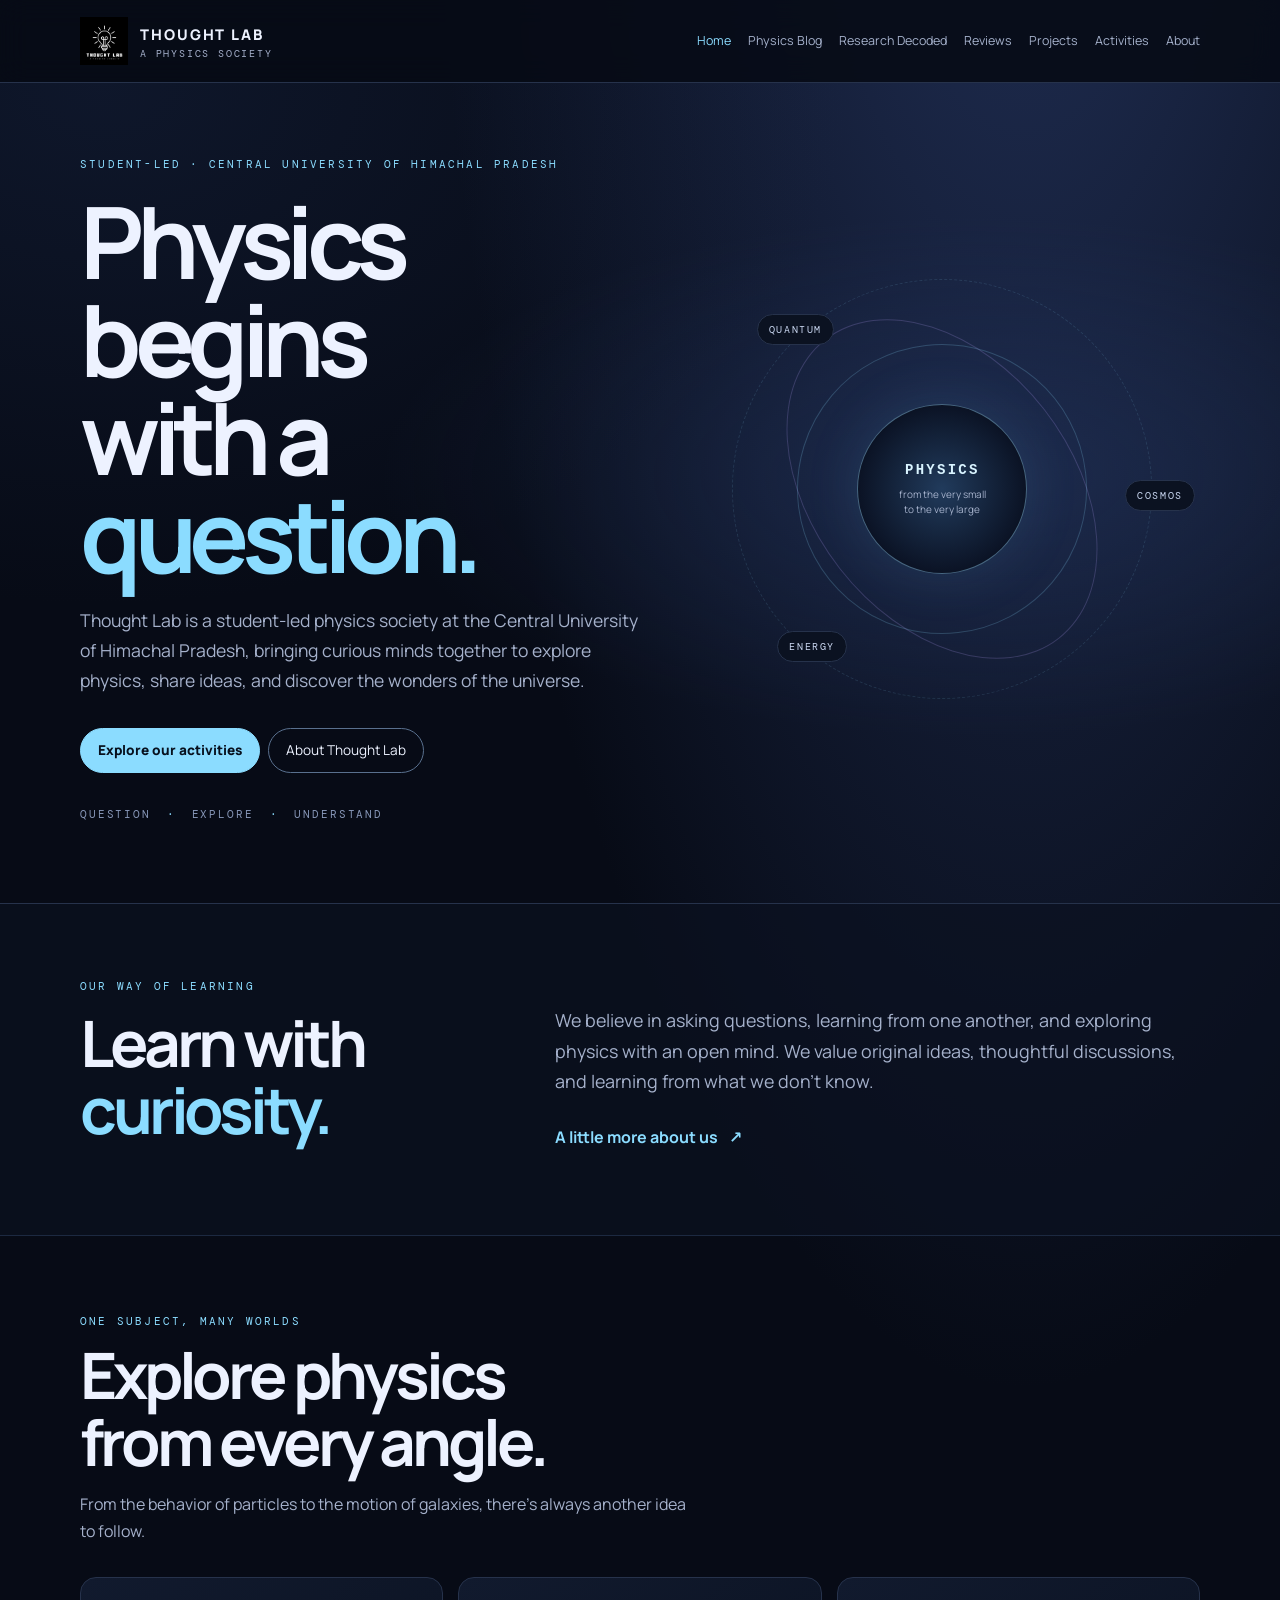
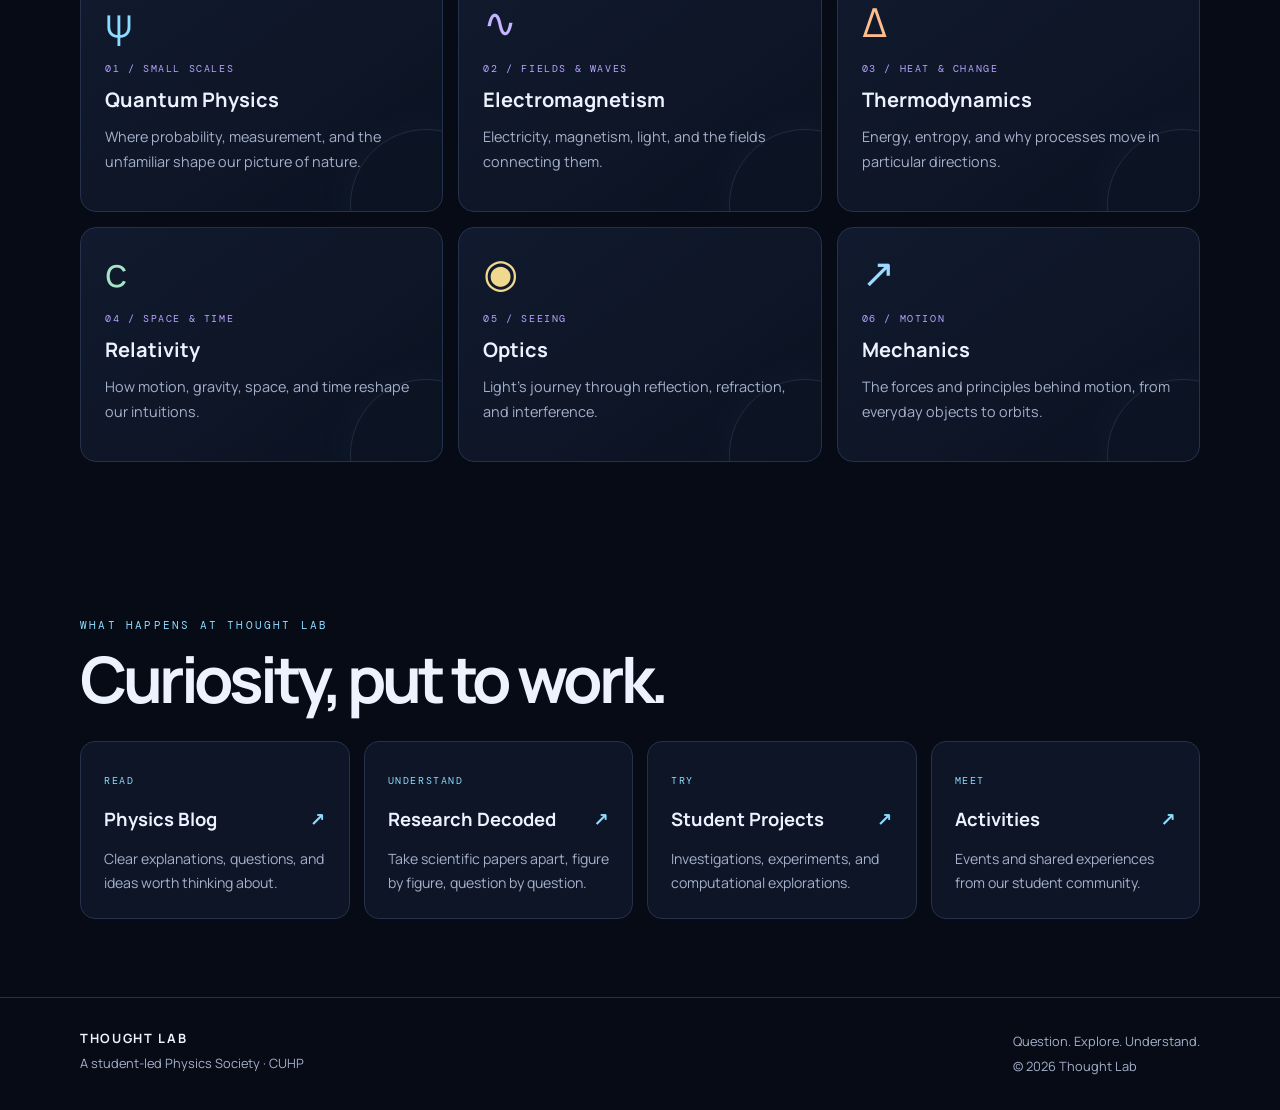
==== commit 19af5fc8: "Add files via upload" ====
--- a/index.html
+++ b/index.html
@@ -11,20 +11,26 @@
 <header class="site-header">
   <div class="wrap bar">
     <a class="brand" href="index.html"><img src="logo.jpeg" alt="Thought Lab logo"><span>THOUGHT LAB<small>A PHYSICS SOCIETY</small></span></a>
-    <nav aria-label="Main navigation"><a href="index.html" aria-current="page">Home</a><a href="quanta.html">Quanta</a><a href="projects.html">Projects</a><a href="activities.html">Activities</a><a href="about.html">About</a></nav>
+    <nav aria-label="Main navigation">
+      <a href="index.html" aria-current="page">Home</a><a href="blog.html">Physics Blog</a><a href="decoded.html">Research Decoded</a><a href="reviews.html">Reviews</a><a href="projects.html">Projects</a><a href="activities.html">Activities</a><a href="about.html">About</a>
+    </nav>
   </div>
 </header>
 <main>
-  <section class="home-hero home-hero-redesigned">
+  <section class="home-hero">
     <div class="wrap home-hero-grid">
       <div class="home-hero-copy">
         <div class="eyebrow">Student-led · Central University of Himachal Pradesh</div>
         <h1>Physics begins<br>with a <span>question.</span></h1>
         <p class="home-intro">Thought Lab is a student-led physics society at the Central University of Himachal Pradesh, bringing curious minds together to explore physics, share ideas, and discover the wonders of the universe.</p>
-        <div class="home-actions"><a class="btn primary" href="quanta.html">Explore Quanta</a><a class="btn" href="activities.html">Our Activities</a></div>
+        <div class="home-actions"><a class="btn primary" href="activities.html">Explore our activities</a><a class="btn" href="about.html">About Thought Lab</a></div>
         <div class="home-motto">QUESTION <span>·</span> EXPLORE <span>·</span> UNDERSTAND</div>
       </div>
-      <div class="home-hero-image" role="img" aria-label="Mountain observatory beneath a starry Himalayan sky"></div>
+      <div class="home-visual" aria-label="Physics is connected across many scales">
+        <div class="orbit orbit-one"></div><div class="orbit orbit-two"></div><div class="orbit orbit-three"></div>
+        <div class="visual-core"><span>PHYSICS</span><small>from the very small<br>to the very large</small></div>
+        <div class="visual-label label-quantum">QUANTUM</div><div class="visual-label label-space">COSMOS</div><div class="visual-label label-energy">ENERGY</div>
+      </div>
     </div>
   </section>
   <section class="home-belief">
@@ -49,8 +55,8 @@
   <section class="home-ways">
     <div class="wrap"><div class="section-heading"><div class="eyebrow">What happens at Thought Lab</div><h2>Curiosity, put to work.</h2></div>
       <div class="ways-grid">
-        <a class="way-card quanta-way-card" href="articles.html"><span class="tag">Read</span><h3>Quanta Articles <span>↗</span></h3><p>Clear explanations, questions, and ideas worth thinking about.</p></a>
-        <a class="way-card quanta-way-card" href="research-decoded.html"><span class="tag">Understand</span><h3>Research Decoded <span>↗</span></h3><p>Take scientific papers apart, figure by figure, question by question.</p></a>
+        <a class="way-card" href="blog.html"><span class="tag">Read</span><h3>Physics Blog <span>↗</span></h3><p>Clear explanations, questions, and ideas worth thinking about.</p></a>
+        <a class="way-card" href="decoded.html"><span class="tag">Understand</span><h3>Research Decoded <span>↗</span></h3><p>Take scientific papers apart, figure by figure, question by question.</p></a>
         <a class="way-card" href="projects.html"><span class="tag">Try</span><h3>Student Projects <span>↗</span></h3><p>Investigations, experiments, and computational explorations.</p></a>
         <a class="way-card" href="activities.html"><span class="tag">Meet</span><h3>Activities <span>↗</span></h3><p>Events and shared experiences from our student community.</p></a>
       </div>
--- a/assets/style.css
+++ b/assets/style.css
@@ -13,33 +13,3 @@
 .home-belief{padding:75px 0;background:#0b1220a8;border-bottom:1px solid #1c2941}.belief-grid{display:grid;grid-template-columns:.8fr 1.2fr;gap:45px;align-items:center}.home-belief h2,.home-branches h2,.home-ways h2{font-size:clamp(2.3rem,5vw,4rem);line-height:1.05;letter-spacing:-.065em;margin:16px 0}.belief-copy p{font-size:1.12rem;color:var(--muted);max-width:720px}.text-link{display:inline-block;margin-top:10px;font-weight:700}.text-link span{padding-left:8px}.home-branches,.home-ways{padding:78px 0}.section-heading{max-width:720px}.section-heading h2{margin-top:13px}.section-heading p{color:var(--muted);max-width:620px}.branch-grid{display:grid;grid-template-columns:repeat(3,minmax(0,1fr));gap:15px;margin-top:32px}.branch-card{position:relative;overflow:hidden;min-height:235px;padding:24px;border:1px solid var(--line);border-radius:16px;background:linear-gradient(145deg,#111a2e,#0b1221)}.branch-card:after{content:'';position:absolute;width:150px;height:150px;right:-60px;bottom:-70px;border-radius:50%;border:1px solid #9bdcff20;box-shadow:0 0 50px #9bdcff0a}.branch-symbol{font-size:2.5rem;line-height:1;color:var(--accent);margin-bottom:20px}.branch-card .tag{color:var(--violet)}.branch-card h3{font-size:1.25rem;margin:8px 0}.branch-card p{font-size:.9rem;color:var(--muted);margin:0;max-width:330px}.branch-em .branch-symbol{color:#c4b4ff}.branch-thermo .branch-symbol{color:#ffbd8d}.branch-relativity .branch-symbol{color:#a5e5c6}.branch-optics .branch-symbol{color:#f0d88d}.branch-mechanics .branch-symbol{color:#9ed9ff}.ways-grid{display:grid;grid-template-columns:repeat(4,minmax(0,1fr));gap:14px;margin-top:26px}.way-card{display:block;padding:23px;border:1px solid var(--line);border-radius:15px;background:#0d1526;color:var(--text);transition:transform .18s,border-color .18s}.way-card:hover{transform:translateY(-3px);border-color:#6d8ab3}.way-card h3{font-size:1.15rem;margin:12px 0}.way-card h3 span{float:right;color:var(--accent)}.way-card p{font-size:.88rem;color:var(--muted);margin:0}.way-card .tag{color:var(--accent)}
 @media(max-width:850px){.home-hero-grid,.belief-grid{grid-template-columns:1fr;gap:25px}.home-hero{padding:55px 0}.home-visual{height:350px}.branch-grid{grid-template-columns:repeat(2,minmax(0,1fr))}.ways-grid{grid-template-columns:repeat(2,minmax(0,1fr))}}
 @media(max-width:520px){.home-hero h1{font-size:3.3rem}.home-visual{height:300px;transform:scale(.92);margin:-10px}.orbit-three{width:340px;height:340px}.orbit-two{width:320px;height:220px}.branch-grid,.ways-grid{grid-template-columns:1fr}.branch-card{min-height:190px}.home-belief,.home-branches,.home-ways{padding:55px 0}}
-/* Fix event photos on mobile portrait screens */
-@media (max-width: 850px) {
-    .event-hero-image img,
-    .feature-photo img,
-    .event-gallery img {
-        height: auto;
-        max-height: none;
-        object-fit: contain;
-    }
-}
-@media (max-width: 520px) {
-    .event-hero {
-        padding: 30px 0;
-    }
-
-    .event-hero-image img {
-        width: 100%;
-        height: auto;
-        max-height: 65vh;
-        object-fit: contain;
-    }
-
-    .event-hero-image figcaption {
-        font-size: 0.7rem;
-    }
-
-    .event-section {
-        padding: 40px 0;
-    }
-}
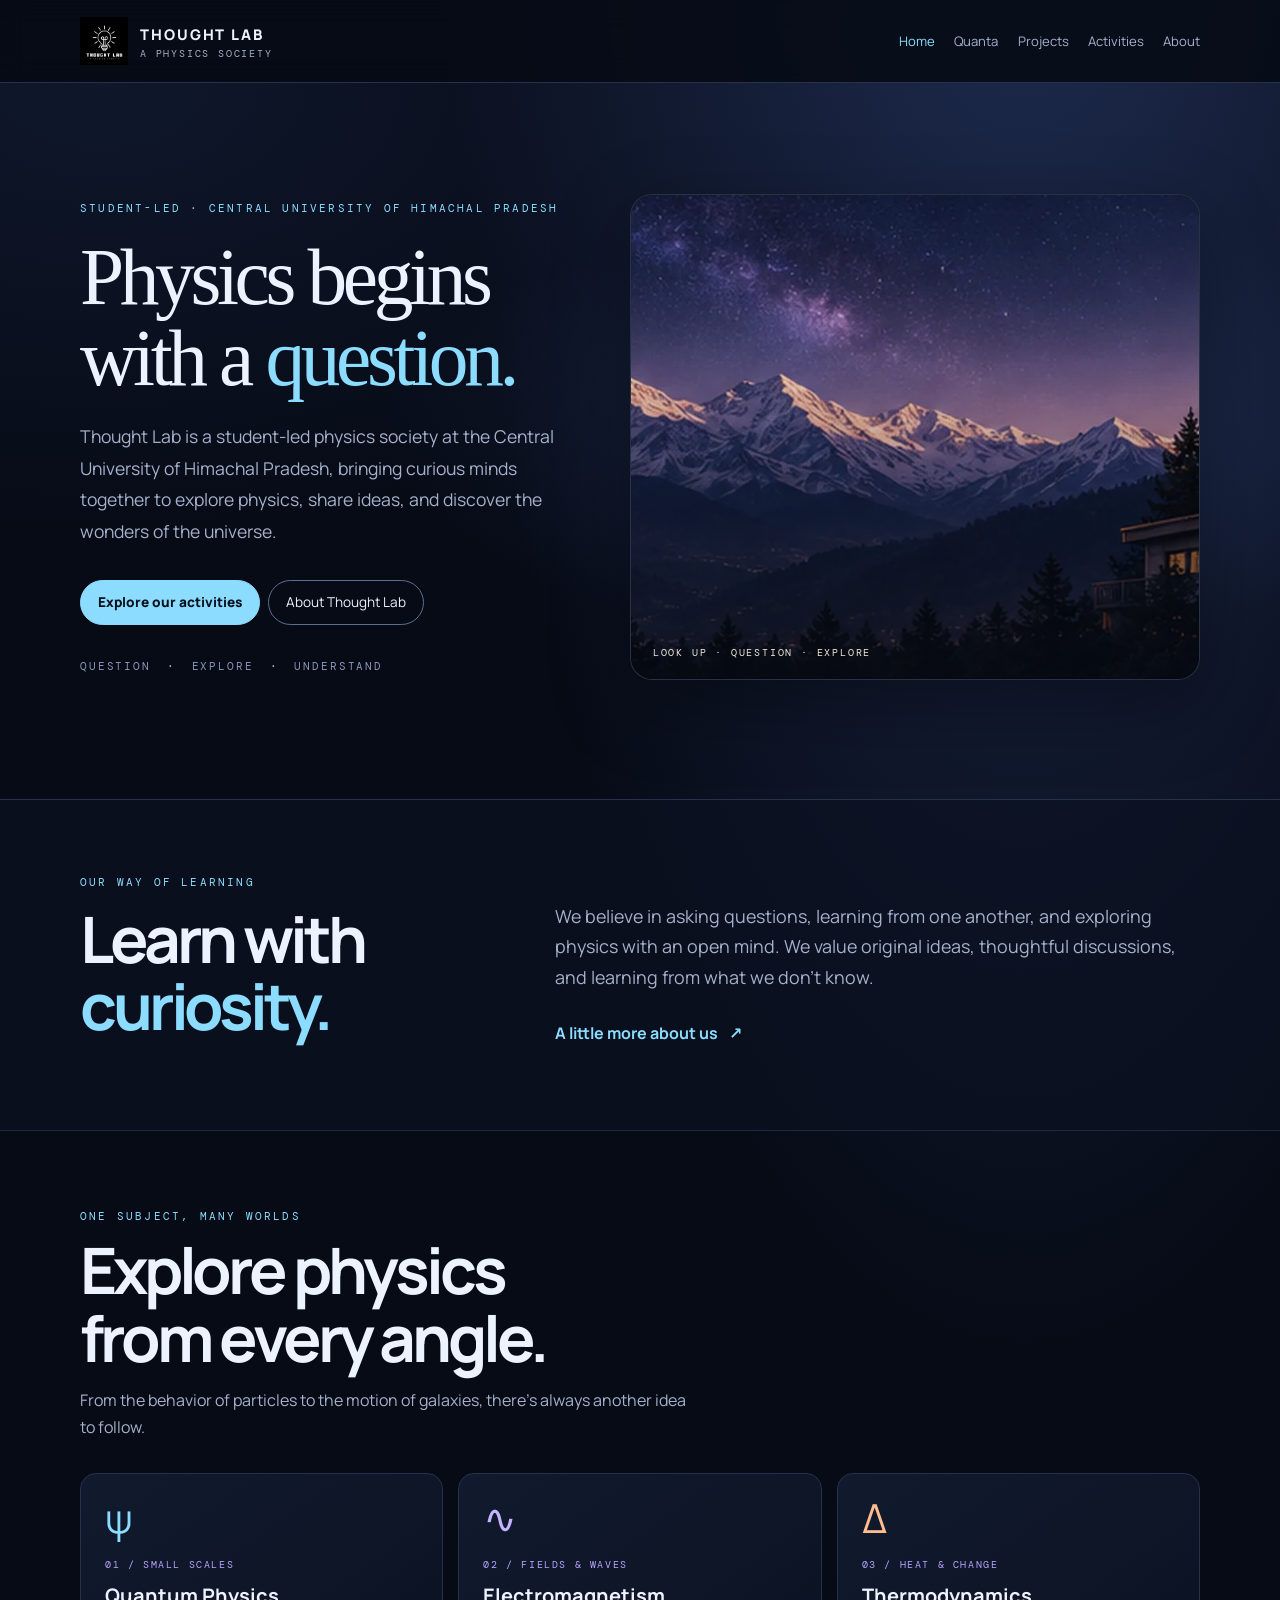
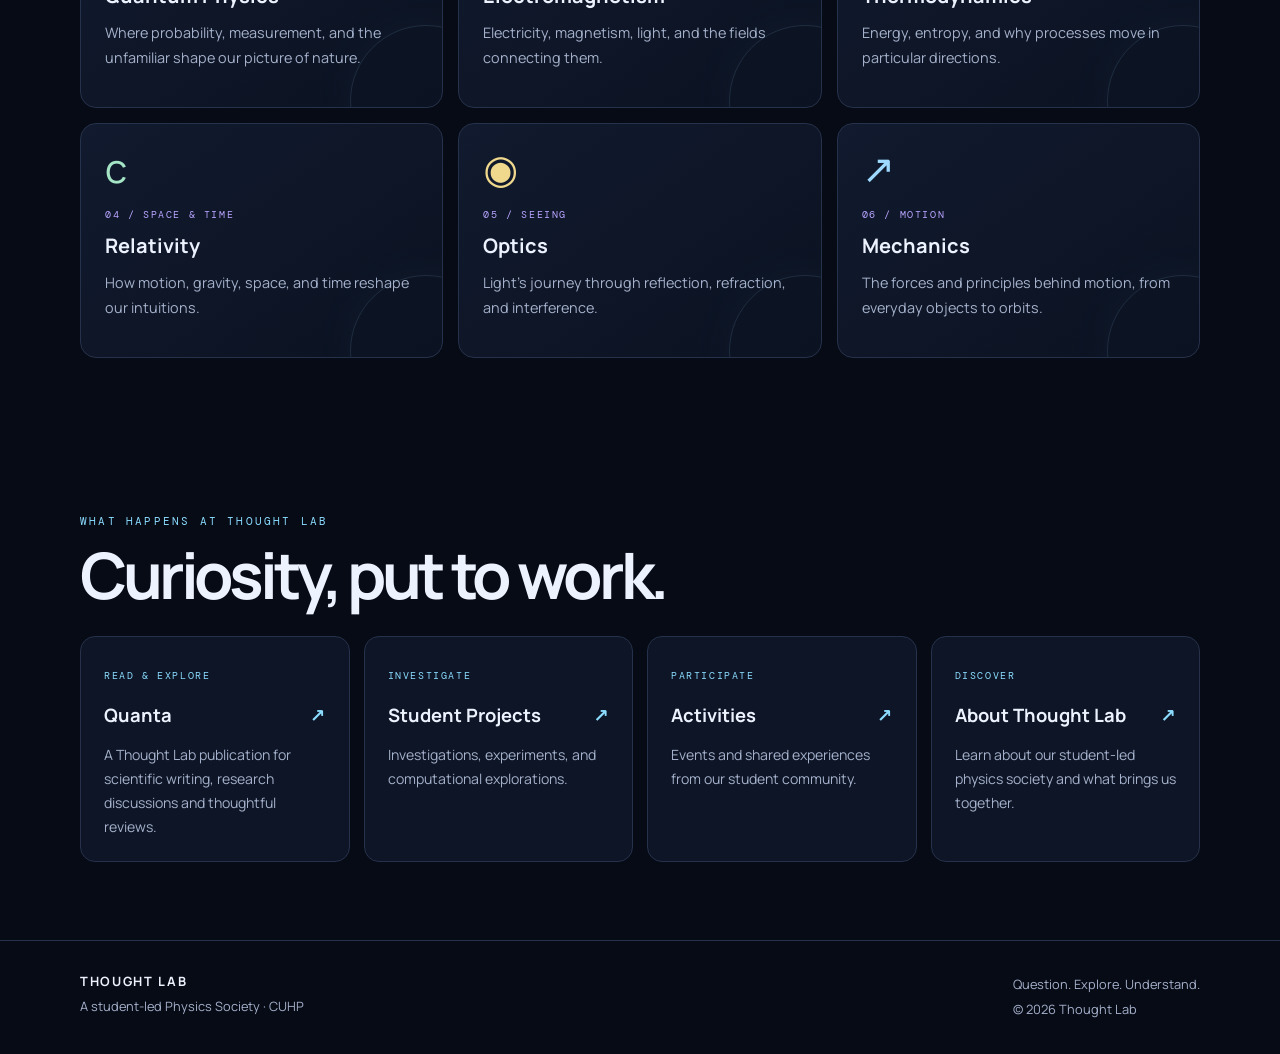
==== commit 9ab98b8a: "Add files via upload" ====
--- a/index.html
+++ b/index.html
@@ -12,7 +12,7 @@
   <div class="wrap bar">
     <a class="brand" href="index.html"><img src="logo.jpeg" alt="Thought Lab logo"><span>THOUGHT LAB<small>A PHYSICS SOCIETY</small></span></a>
     <nav aria-label="Main navigation">
-      <a href="index.html" aria-current="page">Home</a><a href="blog.html">Physics Blog</a><a href="decoded.html">Research Decoded</a><a href="reviews.html">Reviews</a><a href="projects.html">Projects</a><a href="activities.html">Activities</a><a href="about.html">About</a>
+      <a href="index.html" aria-current="page">Home</a><a href="quanta.html">Quanta</a><a href="projects.html">Projects</a><a href="activities.html">Activities</a><a href="about.html">About</a>
     </nav>
   </div>
 </header>
@@ -26,10 +26,9 @@
         <div class="home-actions"><a class="btn primary" href="activities.html">Explore our activities</a><a class="btn" href="about.html">About Thought Lab</a></div>
         <div class="home-motto">QUESTION <span>·</span> EXPLORE <span>·</span> UNDERSTAND</div>
       </div>
-      <div class="home-visual" aria-label="Physics is connected across many scales">
-        <div class="orbit orbit-one"></div><div class="orbit orbit-two"></div><div class="orbit orbit-three"></div>
-        <div class="visual-core"><span>PHYSICS</span><small>from the very small<br>to the very large</small></div>
-        <div class="visual-label label-quantum">QUANTUM</div><div class="visual-label label-space">COSMOS</div><div class="visual-label label-energy">ENERGY</div>
+      <div class="home-visual" aria-label="Himalayan observatory beneath a star-filled night sky">
+        <img class="home-hero-image" src="assets/thoughtlab-mountain.webp" alt="A mountain observatory beneath the Milky Way">
+        <div class="home-image-caption">LOOK UP · QUESTION · EXPLORE</div>
       </div>
     </div>
   </section>
@@ -55,10 +54,10 @@
   <section class="home-ways">
     <div class="wrap"><div class="section-heading"><div class="eyebrow">What happens at Thought Lab</div><h2>Curiosity, put to work.</h2></div>
       <div class="ways-grid">
-        <a class="way-card" href="blog.html"><span class="tag">Read</span><h3>Physics Blog <span>↗</span></h3><p>Clear explanations, questions, and ideas worth thinking about.</p></a>
-        <a class="way-card" href="decoded.html"><span class="tag">Understand</span><h3>Research Decoded <span>↗</span></h3><p>Take scientific papers apart, figure by figure, question by question.</p></a>
-        <a class="way-card" href="projects.html"><span class="tag">Try</span><h3>Student Projects <span>↗</span></h3><p>Investigations, experiments, and computational explorations.</p></a>
-        <a class="way-card" href="activities.html"><span class="tag">Meet</span><h3>Activities <span>↗</span></h3><p>Events and shared experiences from our student community.</p></a>
+        <a class="way-card" href="quanta.html"><span class="tag">Read & explore</span><h3>Quanta <span>↗</span></h3><p>A Thought Lab publication for scientific writing, research discussions and thoughtful reviews.</p></a>
+        <a class="way-card" href="projects.html"><span class="tag">Investigate</span><h3>Student Projects <span>↗</span></h3><p>Investigations, experiments, and computational explorations.</p></a>
+        <a class="way-card" href="activities.html"><span class="tag">Participate</span><h3>Activities <span>↗</span></h3><p>Events and shared experiences from our student community.</p></a>
+        <a class="way-card" href="about.html"><span class="tag">Discover</span><h3>About Thought Lab <span>↗</span></h3><p>Learn about our student-led physics society and what brings us together.</p></a>
       </div>
     </div>
   </section>
--- a/assets/style.css
+++ b/assets/style.css
@@ -13,3 +13,27 @@
 .home-belief{padding:75px 0;background:#0b1220a8;border-bottom:1px solid #1c2941}.belief-grid{display:grid;grid-template-columns:.8fr 1.2fr;gap:45px;align-items:center}.home-belief h2,.home-branches h2,.home-ways h2{font-size:clamp(2.3rem,5vw,4rem);line-height:1.05;letter-spacing:-.065em;margin:16px 0}.belief-copy p{font-size:1.12rem;color:var(--muted);max-width:720px}.text-link{display:inline-block;margin-top:10px;font-weight:700}.text-link span{padding-left:8px}.home-branches,.home-ways{padding:78px 0}.section-heading{max-width:720px}.section-heading h2{margin-top:13px}.section-heading p{color:var(--muted);max-width:620px}.branch-grid{display:grid;grid-template-columns:repeat(3,minmax(0,1fr));gap:15px;margin-top:32px}.branch-card{position:relative;overflow:hidden;min-height:235px;padding:24px;border:1px solid var(--line);border-radius:16px;background:linear-gradient(145deg,#111a2e,#0b1221)}.branch-card:after{content:'';position:absolute;width:150px;height:150px;right:-60px;bottom:-70px;border-radius:50%;border:1px solid #9bdcff20;box-shadow:0 0 50px #9bdcff0a}.branch-symbol{font-size:2.5rem;line-height:1;color:var(--accent);margin-bottom:20px}.branch-card .tag{color:var(--violet)}.branch-card h3{font-size:1.25rem;margin:8px 0}.branch-card p{font-size:.9rem;color:var(--muted);margin:0;max-width:330px}.branch-em .branch-symbol{color:#c4b4ff}.branch-thermo .branch-symbol{color:#ffbd8d}.branch-relativity .branch-symbol{color:#a5e5c6}.branch-optics .branch-symbol{color:#f0d88d}.branch-mechanics .branch-symbol{color:#9ed9ff}.ways-grid{display:grid;grid-template-columns:repeat(4,minmax(0,1fr));gap:14px;margin-top:26px}.way-card{display:block;padding:23px;border:1px solid var(--line);border-radius:15px;background:#0d1526;color:var(--text);transition:transform .18s,border-color .18s}.way-card:hover{transform:translateY(-3px);border-color:#6d8ab3}.way-card h3{font-size:1.15rem;margin:12px 0}.way-card h3 span{float:right;color:var(--accent)}.way-card p{font-size:.88rem;color:var(--muted);margin:0}.way-card .tag{color:var(--accent)}
 @media(max-width:850px){.home-hero-grid,.belief-grid{grid-template-columns:1fr;gap:25px}.home-hero{padding:55px 0}.home-visual{height:350px}.branch-grid{grid-template-columns:repeat(2,minmax(0,1fr))}.ways-grid{grid-template-columns:repeat(2,minmax(0,1fr))}}
 @media(max-width:520px){.home-hero h1{font-size:3.3rem}.home-visual{height:300px;transform:scale(.92);margin:-10px}.orbit-three{width:340px;height:340px}.orbit-two{width:320px;height:220px}.branch-grid,.ways-grid{grid-template-columns:1fr}.branch-card{min-height:190px}.home-belief,.home-branches,.home-ways{padding:55px 0}}
+
+
+/* Thought Lab homepage refinement — scoped to index.html classes */
+.home-hero-grid{grid-template-columns:minmax(0,0.92fr) minmax(0,1.08fr);gap:clamp(28px,5vw,64px);min-height:560px}
+.home-hero-copy{max-width:650px}
+.home-hero h1{font-family:Georgia,"Times New Roman",serif;font-weight:500;letter-spacing:-.055em;line-height:1.02;font-size:clamp(3.2rem,6.2vw,5.7rem)}
+.home-intro{line-height:1.8;max-width:570px}
+.home-visual{height:clamp(330px,38vw,500px);min-width:0;position:relative;display:block;overflow:hidden;border:1px solid #52617c66;border-radius:22px;background:#0b1221;box-shadow:0 24px 80px #0005}
+.home-hero-image{width:100%;height:100%;object-fit:cover;object-position:center;border-radius:22px;opacity:.92}
+.home-visual:after{content:"";position:absolute;inset:35% 0 0;background:linear-gradient(180deg,transparent,#070b16a8);pointer-events:none}
+.home-image-caption{position:absolute;z-index:2;left:22px;bottom:20px;font:10px 'DM Mono',monospace;letter-spacing:.18em;color:#f0e8dc}
+.site-header .bar{min-height:82px}
+.site-header nav{gap:clamp(10px,1.5vw,20px)}
+.site-header nav a{font-size:.82rem;white-space:nowrap}
+@media(max-width:850px){
+ .home-hero-grid{grid-template-columns:1fr;min-height:0;gap:30px}
+ .home-visual{height:clamp(260px,55vw,390px);margin:0}
+ .home-hero-copy{max-width:100%}
+}
+@media(max-width:520px){
+ .home-hero h1{font-size:clamp(2.8rem,12vw,4rem)}
+ .home-visual{height:260px}
+ .home-image-caption{left:14px;bottom:14px;font-size:9px}
+}
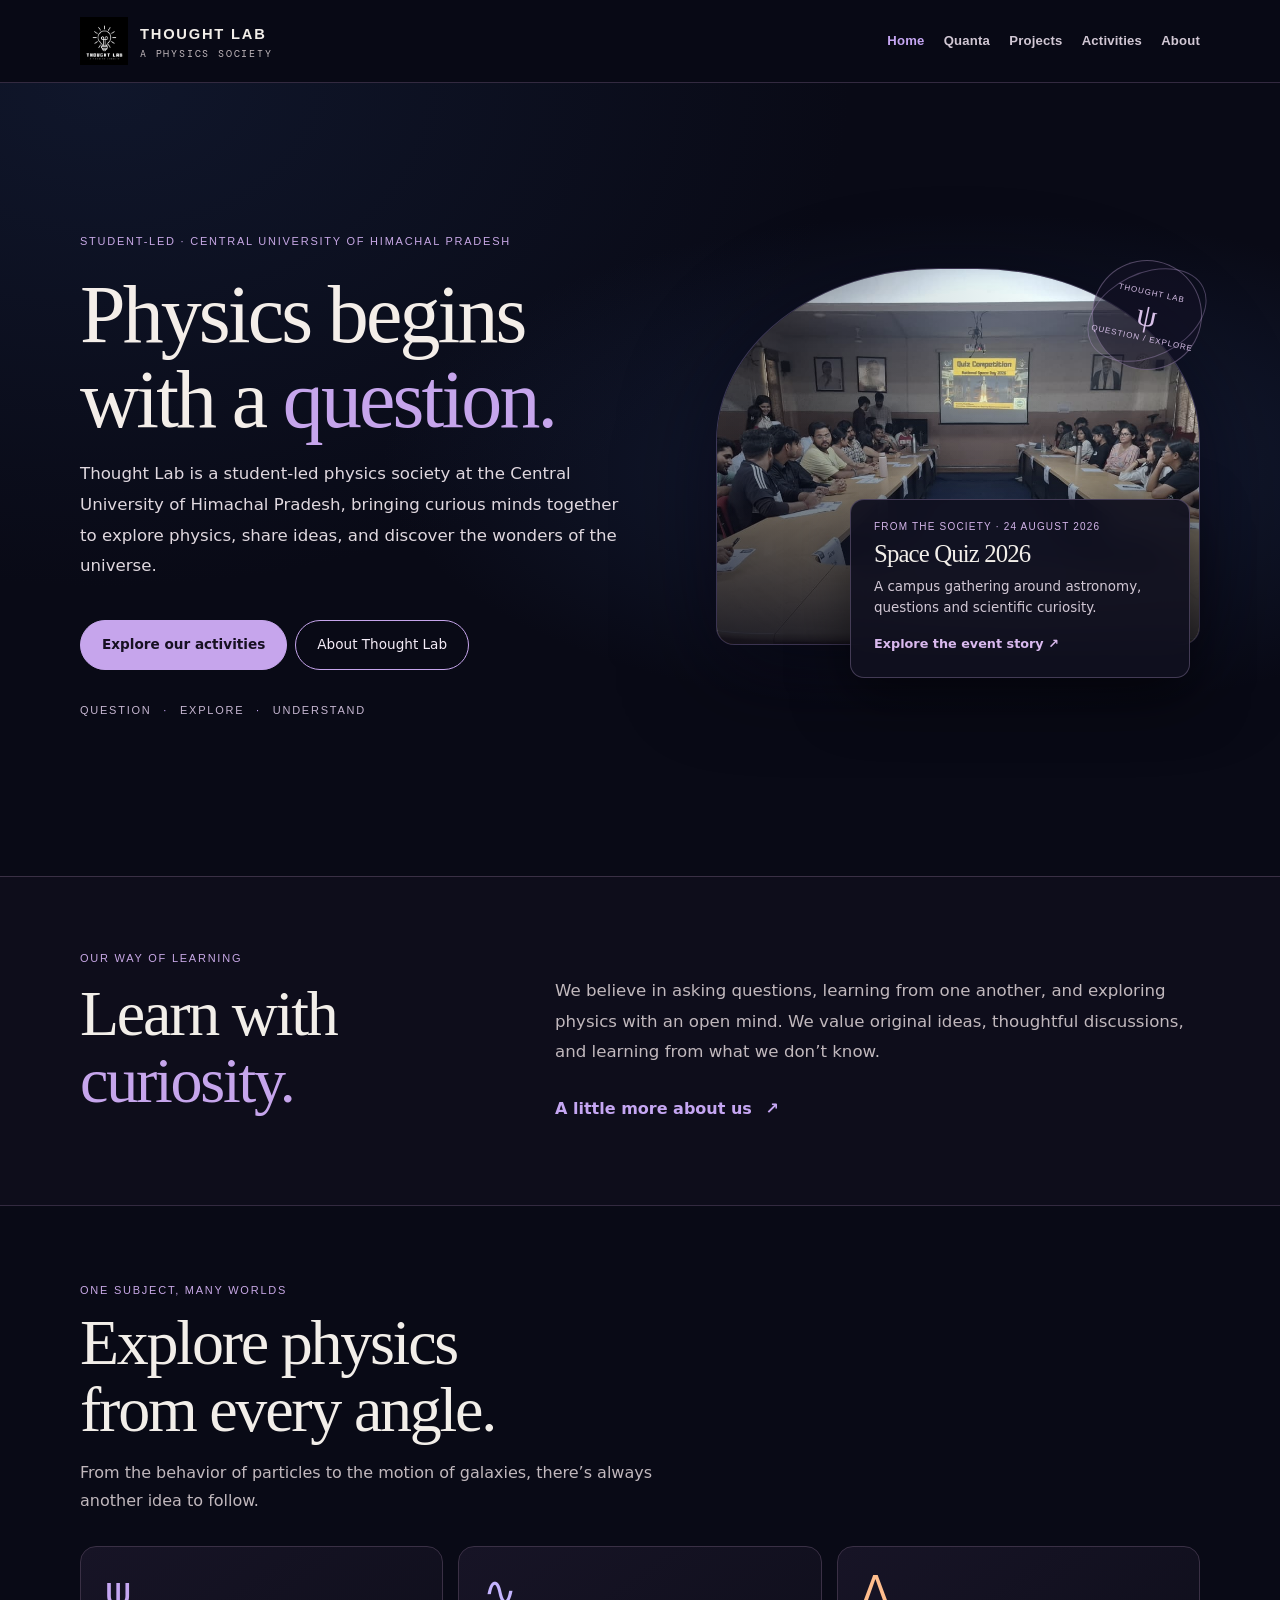
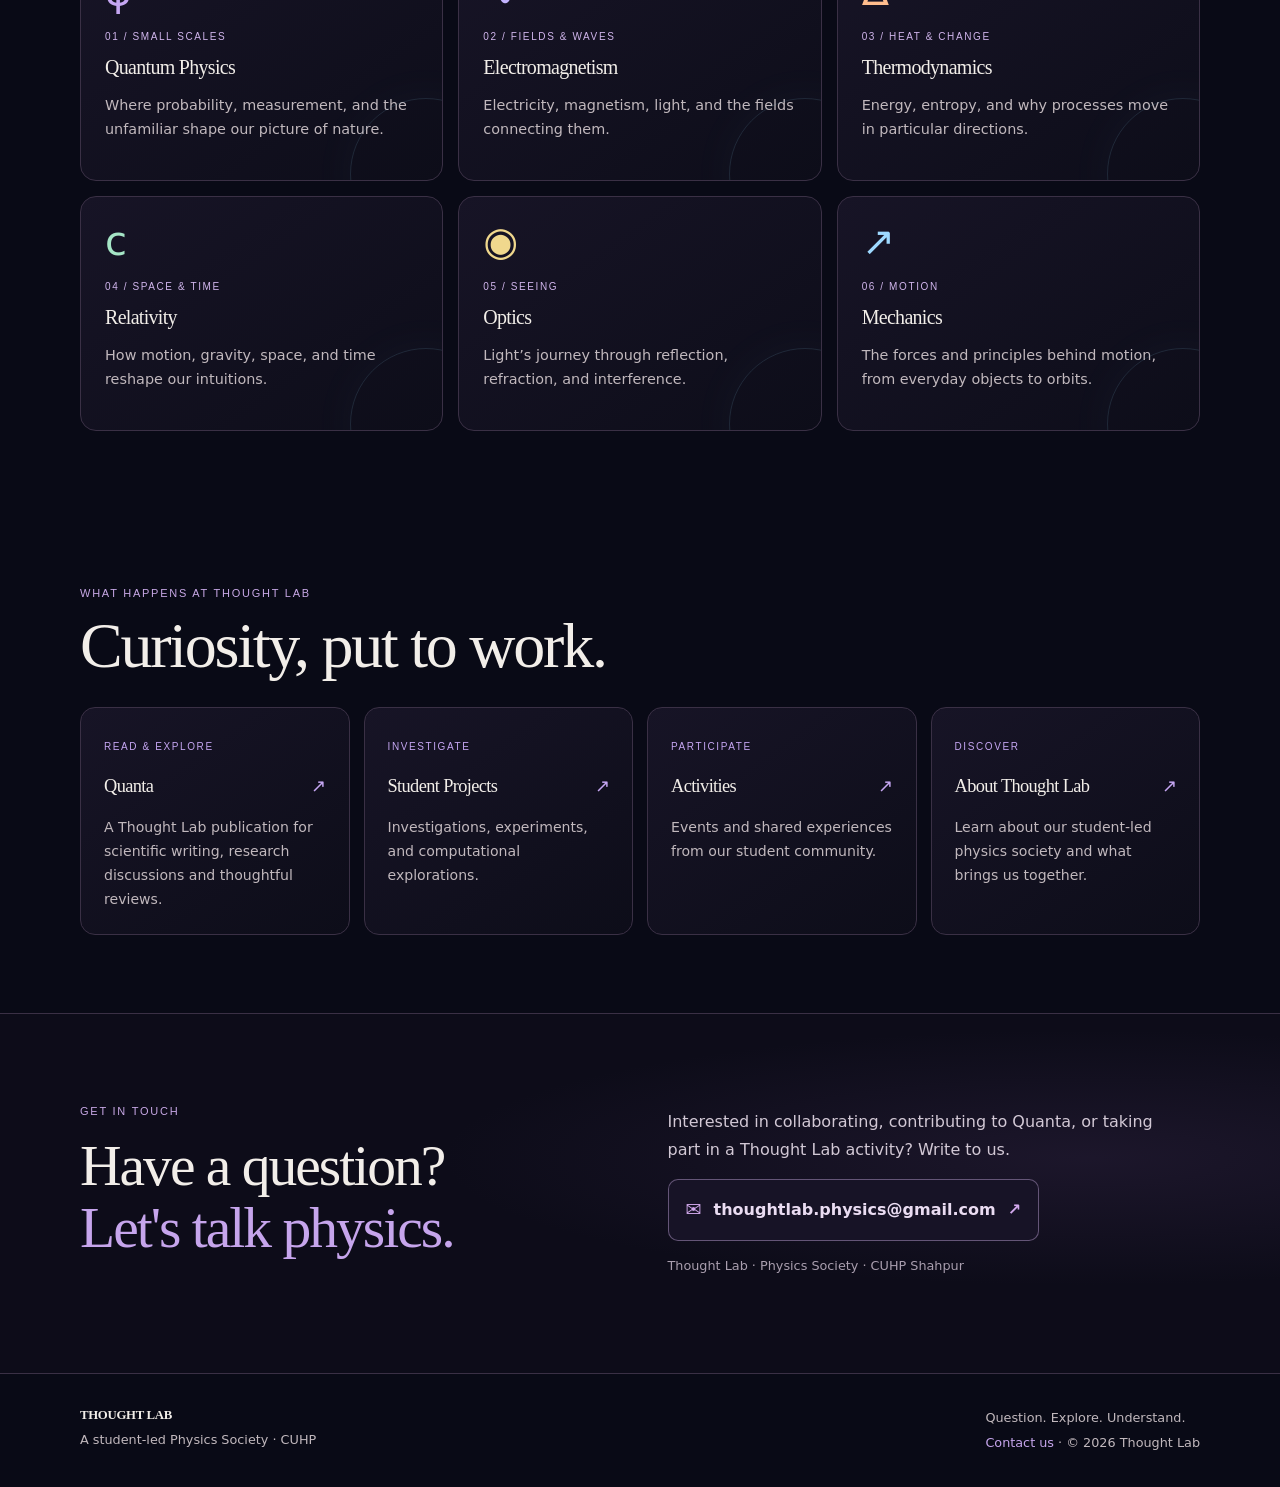
==== commit e6f0a5e8: "Add files via upload" ====
--- a/index.html
+++ b/index.html
@@ -30,6 +30,18 @@
         <img class="home-hero-image" src="assets/thoughtlab-mountain.webp" alt="A mountain observatory beneath the Milky Way">
         <div class="home-image-caption">LOOK UP · QUESTION · EXPLORE</div>
       </div>
+      <aside class="home-feature" aria-label="Featured Thought Lab activity">
+        <div class="home-feature-image"><img src="images/space-day/event-overview.jpeg" alt="Students taking part in the Thought Lab Space Quiz 2026"></div>
+        <div class="home-feature-card">
+          <div class="feature-kicker">FROM THE SOCIETY · 24 AUGUST 2026</div>
+          <h2>Space Quiz 2026</h2>
+          <p>A campus gathering around astronomy, questions and scientific curiosity.</p>
+          <a href="space-quiz-2026.html">Explore the event story ↗</a>
+        </div>
+        <div class="home-feature-orbit" aria-hidden="true">
+          <span>THOUGHT LAB</span><b>ψ</b><small>QUESTION / EXPLORE</small>
+        </div>
+      </aside>
     </div>
   </section>
   <section class="home-belief">
@@ -61,7 +73,13 @@
       </div>
     </div>
   </section>
+  <section class="contact-section" id="contact">
+    <div class="wrap contact-grid">
+      <div><div class="eyebrow">GET IN TOUCH</div><h2>Have a question?<br><span>Let's talk physics.</span></h2></div>
+      <div class="contact-copy"><p>Interested in collaborating, contributing to Quanta, or taking part in a Thought Lab activity? Write to us.</p><a class="contact-email" href="mailto:thoughtlab.physics@gmail.com"><span>✉</span> thoughtlab.physics@gmail.com <b>↗</b></a><p class="contact-location">Thought Lab · Physics Society · CUHP Shahpur</p></div>
+    </div>
+  </section>
 </main>
-<footer class="footer"><div class="wrap footer-row"><div><strong>THOUGHT LAB</strong><p>A student-led Physics Society · CUHP</p></div><div><p>Question. Explore. Understand.</p><p>© 2026 Thought Lab</p></div></div></footer>
+<footer class="footer"><div class="wrap footer-row"><div><strong>THOUGHT LAB</strong><p>A student-led Physics Society · CUHP</p></div><div><p>Question. Explore. Understand.</p><p><a href="#contact">Contact us</a> · © 2026 Thought Lab</p></div></div></footer>
 </body>
 </html>
--- a/assets/style.css
+++ b/assets/style.css
@@ -37,3 +37,119 @@
  .home-visual{height:260px}
  .home-image-caption{left:14px;bottom:14px;font-size:9px}
 }
+/* QUANTA — independent dark cosmic editorial identity */
+.quanta-site{--q-bg:#070b18;--q-panel:#0d1427;--q-line:#263653;--q-text:#edf2ff;--q-muted:#aab6d0;--q-blue:#8bdcff;--q-purple:#b9a4ff;background:radial-gradient(ellipse at 50% -25%,#263a70 0,transparent 48%),var(--q-bg);color:var(--q-text);font-family:Manrope,system-ui,sans-serif}
+.q-wrap{width:min(1120px,calc(100% - 40px));margin:auto}.quanta-header{position:sticky;top:0;z-index:20;background:#070b18ef;backdrop-filter:blur(16px);border-bottom:1px solid var(--q-line)}.q-bar{min-height:78px;display:flex;align-items:center;gap:28px;justify-content:space-between}.q-brand{display:flex;align-items:center;gap:11px;color:var(--q-text);font-weight:800;letter-spacing:.15em;font-size:.8rem}.q-brand small{display:block;font:9px 'DM Mono',monospace;letter-spacing:.13em;color:var(--q-muted);margin-top:4px}.q-mark{font-size:2rem;letter-spacing:-.12em;color:var(--q-blue)}.q-mark span,.q-wordmark span,.q-empty-symbol span{color:var(--q-purple)}.q-nav{display:flex;gap:20px;justify-content:center}.q-nav a,.q-back{font-size:.76rem;color:var(--q-muted)}.q-nav a[aria-current=page]{color:var(--q-blue)}.q-back{white-space:nowrap;border:1px solid var(--q-line);border-radius:99px;padding:8px 12px}
+.q-hero{min-height:590px;position:relative;overflow:hidden;display:flex;align-items:center;border-bottom:1px solid var(--q-line);background:radial-gradient(ellipse at 75% 48%,#573c9b42,transparent 35%),radial-gradient(ellipse at 58% 62%,#176c9b36,transparent 42%),linear-gradient(115deg,#090e20,#0b1124 55%,#10152d)}.q-hero:before{content:'';position:absolute;inset:0;background-image:radial-gradient(1px 1px at 12% 22%,#fff 98%,transparent),radial-gradient(1px 1px at 28% 72%,#c8d8ff 98%,transparent),radial-gradient(2px 2px at 67% 18%,#fff 98%,transparent),radial-gradient(1px 1px at 85% 67%,#fff 98%,transparent),radial-gradient(1px 1px at 45% 38%,#fff 98%,transparent);background-size:190px 170px;opacity:.65}.q-nebula{position:absolute;border-radius:50%;filter:blur(42px);pointer-events:none}.q-nebula-one{width:370px;height:270px;right:5%;top:15%;background:#7046a833;transform:rotate(-28deg)}.q-nebula-two{width:420px;height:180px;right:18%;bottom:8%;background:#1e82a833;transform:rotate(22deg)}.q-hero-inner{position:relative;z-index:2;padding:85px 0}.q-kicker{font:10px 'DM Mono',monospace;letter-spacing:.2em;color:var(--q-blue);text-transform:uppercase}.q-wordmark{font-size:clamp(4.8rem,13vw,9.6rem);line-height:.88;letter-spacing:-.105em;font-weight:800;margin:25px 0 20px}.q-hero h1{font-size:clamp(2rem,5vw,4.2rem);line-height:1.08;letter-spacing:-.065em;margin:0}.q-hero h1 em,.q-sections h2 em,.q-about-grid h2 em{font-family:Georgia,serif;font-weight:400;color:#b9a4ff}.q-lede{font-size:1.04rem;max-width:520px;color:var(--q-muted);margin:23px 0 38px}.q-hero-foot{display:flex;gap:25px;align-items:center;flex-wrap:wrap;font:10px 'DM Mono',monospace;letter-spacing:.12em;color:#8798ba}.q-hero-foot a{color:var(--q-blue);font:600 12px Manrope,sans-serif;letter-spacing:0}.q-orbit-art{position:absolute;width:440px;height:440px;right:7%;top:50%;transform:translateY(-50%);border:1px solid #9bdcff27;border-radius:50%;box-shadow:0 0 90px #3b72a51a}.q-orbit-art:before,.q-orbit-art:after,.q-orbit-art i{content:'';position:absolute;inset:12%;border:1px solid #a997ff35;border-radius:50%;transform:rotate(45deg) scaleY(.48)}.q-orbit-art:after{transform:rotate(-45deg) scaleY(.48);border-color:#7ddcff45}.q-orbit-art i:nth-child(1){inset:25%;transform:none;border-color:#9bdcff35}.q-orbit-art i:nth-child(2){inset:-5%;transform:rotate(70deg) scaleY(.43);border-color:#a997ff2b}.q-orbit-art i:nth-child(3){inset:6%;transform:rotate(-22deg) scaleY(.7);border-color:#7ddcff25}.q-orbit-art b{position:absolute;inset:0;display:grid;place-items:center;font-size:6rem;color:#d9edff;text-shadow:0 0 45px #6bbcff80}
+.q-intro-strip{border-bottom:1px solid var(--q-line);background:#0b1222}.q-intro-grid{display:grid;grid-template-columns:.55fr 1.45fr;gap:35px;align-items:center;padding:42px 0}.q-intro-grid p{font-size:1.02rem;color:var(--q-muted);max-width:720px;margin:0}.q-sections{padding:85px 0 100px}.q-sections h2,.q-about-grid h2{font-size:clamp(2.5rem,5vw,4.4rem);letter-spacing:-.07em;line-height:1.03;margin:16px 0 38px}.q-category-grid{display:grid;grid-template-columns:repeat(3,1fr);gap:15px}.q-category{display:block;min-height:215px;padding:25px;border:1px solid var(--q-line);border-radius:15px;color:var(--q-text);background:linear-gradient(145deg,#121d36,#0b1222);transition:.2s}.q-category:hover{transform:translateY(-4px);border-color:#7897c3;color:white}.q-category>span{font:10px 'DM Mono',monospace;letter-spacing:.15em;color:var(--q-blue)}.q-category h3{font-size:1.3rem;margin:35px 0 9px}.q-category h3 b{float:right;color:var(--q-purple)}.q-category p{font-size:.88rem;color:var(--q-muted);margin:0}
+.q-page-hero{padding:85px 0 55px;background:radial-gradient(ellipse at 78% 15%,#493c8040,transparent 40%);border-bottom:1px solid var(--q-line)}.q-page-hero h1{font-size:clamp(3rem,8vw,6rem);letter-spacing:-.08em;line-height:1;margin:18px 0}.q-page-hero p{max-width:650px;color:var(--q-muted);font-size:1.03rem}.q-empty-wrap{padding:65px 0 110px}.q-empty{display:grid;grid-template-columns:110px 1fr;gap:28px;align-items:center;padding:34px;border:1px solid var(--q-line);border-radius:17px;background:linear-gradient(130deg,#141f39,#0b1222)}.q-empty-symbol{width:86px;height:86px;display:grid;place-items:center;border:1px solid #8bdcff70;border-radius:50%;font-size:3rem;font-weight:800;color:var(--q-blue)}.q-empty h2{font-size:1.5rem;margin:10px 0}.q-empty p,.q-about-grid p{color:var(--q-muted);max-width:680px}.q-inline-link{display:inline-block;margin-top:12px;color:var(--q-blue);font-weight:700;font-size:.88rem}.q-about-section{padding:75px 0 110px}.q-about-grid{display:grid;grid-template-columns:.9fr 1.1fr;gap:55px}.q-about-grid h2{margin-top:20px}.q-footer{border-top:1px solid var(--q-line);padding:25px 0;color:var(--q-muted);font-size:.78rem}.q-footer .q-wrap{display:flex;gap:20px;align-items:center;flex-wrap:wrap}.q-footer strong{color:var(--q-text);letter-spacing:.15em}.q-footer a{margin-left:auto;color:var(--q-blue)}
+@media(max-width:850px){.q-bar{align-items:flex-start;flex-wrap:wrap;padding:14px 0;gap:13px}.q-nav{order:3;width:100%;justify-content:flex-start;gap:16px;flex-wrap:wrap}.q-orbit-art{right:-150px;opacity:.5}.q-category-grid{grid-template-columns:1fr}.q-category{min-height:170px}.q-about-grid{grid-template-columns:1fr;gap:12px}.q-intro-grid{grid-template-columns:1fr;gap:12px}}
+@media(max-width:520px){.q-wrap{width:calc(100% - 30px)}.q-hero{min-height:560px}.q-hero-inner{padding:65px 0}.q-orbit-art{width:300px;height:300px;right:-145px;top:58%;opacity:.35}.q-empty{grid-template-columns:1fr;padding:24px}.q-page-hero{padding:65px 0 42px}.q-empty-wrap,.q-about-section{padding:48px 0 75px}.q-sections{padding:65px 0 75px}.q-back{font-size:.68rem}}
+
+
+/* Quanta typography refinement — clearer publication masthead */
+.quanta-site{--q-muted:#c2bac8;--q-label:#c9a9c8;--q-accent:#d7b2d1}
+.q-wordmark{font-size:clamp(4.1rem,9.2vw,7.1rem);letter-spacing:-.085em;line-height:.94;margin:0 0 13px;font-weight:750}
+.q-publication-line{display:block;width:max-content;max-width:100%;font:600 clamp(.76rem,1.35vw,.92rem)/1.4 Manrope,system-ui,sans-serif;letter-spacing:.22em;color:#d7b8d2;text-transform:uppercase;margin:0 0 32px;padding:9px 0 9px 2px;border-top:1px solid #c9a9c855;border-bottom:1px solid #c9a9c855}
+.q-hero h1{font-size:clamp(2.15rem,4.2vw,3.45rem);line-height:1.13;letter-spacing:-.045em;margin:0}
+.q-hero h1 em,.q-sections h2 em,.q-about-grid h2 em{color:#d2a8ce}
+.q-kicker{font-size:11px;letter-spacing:.17em;color:var(--q-label)}
+.q-lede{font-size:1.12rem;line-height:1.8;color:#c2bac8;max-width:560px}
+.q-hero-foot{color:#b7aab9;font-size:11px}
+.q-hero-foot a,.q-inline-link{color:#d7b2d1}
+.q-intro-grid p{font-size:1.1rem;line-height:1.85;color:#c2bac8}
+.q-sections h2,.q-about-grid h2{font-size:clamp(2.35rem,4.4vw,3.8rem)}
+.q-category>span{font-size:11px;color:#c9a9c8}
+.q-category h3{font-size:1.48rem;line-height:1.3;margin:32px 0 12px}
+.q-category p{font-size:.98rem;line-height:1.75;color:#c2bac8}
+.q-page-hero h1{font-size:clamp(2.8rem,6vw,5rem)}
+.q-page-hero p,.q-empty p,.q-about-grid p{font-size:1.04rem;line-height:1.8;color:#c2bac8}
+.q-empty h2{font-size:1.65rem}
+.q-footer{color:#bcb1bf}
+.q-footer a{color:#d7b2d1}
+@media(max-width:520px){.q-wordmark{font-size:clamp(3.8rem,17vw,5.2rem);margin-bottom:11px}.q-publication-line{font-size:.7rem;letter-spacing:.16em;margin-bottom:26px}.q-hero h1{font-size:2.1rem}.q-category h3{font-size:1.35rem}}
+
+
+/* Thought Lab typography refresh: academic, warm and editorial */
+body:not(.quanta-site){font-family:'DM Sans',system-ui,sans-serif;line-height:1.72}
+body:not(.quanta-site) h1,body:not(.quanta-site) h2,body:not(.quanta-site) h3{font-family:'Playfair Display',Georgia,serif;font-weight:500;letter-spacing:-.035em}
+body:not(.quanta-site) .brand{font-family:'DM Sans',sans-serif;letter-spacing:.12em}
+body:not(.quanta-site) .eyebrow,body:not(.quanta-site) .tag,body:not(.quanta-site) .home-motto{font-family:'DM Sans',sans-serif;letter-spacing:.16em}
+body:not(.quanta-site) nav a{font-size:.82rem;font-weight:600;letter-spacing:.015em}
+body:not(.quanta-site) .home-intro,body:not(.quanta-site) .belief-copy p{font-size:1.04rem;line-height:1.85}
+body:not(.quanta-site) .home-hero h1{font-size:clamp(3.1rem,6.4vw,5.8rem);line-height:1.04}
+
+/* Quanta masthead logo and distinct scientific editorial artwork */
+.q-brand-logo{width:62px;height:48px;object-fit:contain;object-position:center;border-radius:7px;box-shadow:0 0 20px #b9a4ff18}
+.q-brand{gap:13px}
+.q-brand>span{font-family:'Playfair Display',Georgia,serif;font-size:.94rem;letter-spacing:.19em}
+.q-brand small{font-family:'DM Sans',sans-serif;font-size:9px;letter-spacing:.15em;color:#c9b9c7}
+.q-field-art{position:absolute;width:min(48vw,590px);height:470px;right:3%;top:50%;transform:translateY(-50%);overflow:hidden;pointer-events:none;opacity:.92}
+.q-field-lens{position:absolute;width:310px;height:310px;right:18%;top:17%;border-radius:50%;background:radial-gradient(circle at 50% 50%,#090d1c 0 27%,#e6b8db18 28% 29%,transparent 30%),conic-gradient(from 15deg,transparent,#d5a8cf55,transparent 22%,#8b9ce633,transparent 55%,#d7b2d155,transparent 82%);filter:drop-shadow(0 0 34px #b58acb35)}
+.q-field-lens:before,.q-field-lens:after{content:'';position:absolute;inset:-28px;border:1px solid #d7b2d155;border-radius:50%;transform:scaleY(.34) rotate(-18deg)}
+.q-field-lens:after{inset:-65px;border-color:#8e9fd044;transform:scaleY(.24) rotate(19deg)}
+.q-field-grid{position:absolute;width:130%;height:58%;left:-10%;bottom:-3%;border-radius:50% 50% 0 0;background:repeating-linear-gradient(0deg,transparent 0 18px,#b995c52b 19px 20px),repeating-linear-gradient(90deg,transparent 0 25px,#91a5d126 26px 27px);transform:perspective(340px) rotateX(62deg) rotateZ(-9deg);mask-image:linear-gradient(to bottom,transparent,#000 20%,#000 80%,transparent)}
+.q-formula{position:absolute;font-family:Georgia,serif;font-style:italic;color:#d9b8d5aa;font-size:1.2rem}
+.q-formula-one{right:4%;top:17%}.q-formula-two{right:11%;bottom:20%;font-size:1rem}
+.q-field-caption{position:absolute;left:12%;bottom:16%;font:10px 'DM Sans',sans-serif;letter-spacing:.22em;color:#c9a9c8a8}
+@media(max-width:850px){.q-field-art{right:-20%;opacity:.43;width:75vw}.q-brand-logo{width:54px;height:42px}}
+@media(max-width:520px){.q-field-art{right:-48%;width:100vw;opacity:.3}.q-brand-logo{width:48px;height:38px}}
+
+
+/* Editorial typography + independent Thought Lab homepage hero */
+@import url('https://fonts.googleapis.com/css2?family=DM+Sans:wght@400;500;600;700&family=Playfair+Display:wght@400;500;600;700&display=swap');
+:root{--text:#f2eee9;--muted:#c1b8bd;--accent:#c5a6f2;--violet:#d0b5ec;--line:#3a3045;--bg:#090a16}
+body{font-family:'DM Sans',system-ui,sans-serif;background:#090a16;color:var(--text)}
+h1,h2,h3,.brand,.footer strong{font-family:'Playfair Display',Georgia,serif;letter-spacing:-.025em}
+.site-header{background:#090a16ed;border-color:#332a40}
+.brand{font-family:'DM Sans',sans-serif;letter-spacing:.12em}
+nav a{font-family:'DM Sans',sans-serif;color:#d1c7d4}
+.eyebrow,.tag{color:#c8a8e6}
+.home-hero-redesigned{padding:0;min-height:600px;display:flex;align-items:stretch;background:#0b0b19;position:relative;isolation:isolate}
+.home-hero-redesigned:before{content:'';position:absolute;inset:0;background:linear-gradient(90deg,rgba(7,8,19,.96) 0%,rgba(7,8,19,.84) 36%,rgba(7,8,19,.2) 75%),linear-gradient(0deg,rgba(7,8,19,.65),transparent 50%),url('assets/thoughtlab-mountain.webp') center/cover no-repeat;z-index:-1}
+.home-hero-grid{display:block;min-height:600px;padding-top:80px;padding-bottom:70px;position:relative}
+.home-hero-copy{max-width:650px;padding:20px 0}
+.home-hero h1{font-family:'Playfair Display',Georgia,serif;font-size:clamp(3.6rem,8vw,6.4rem);line-height:.98;letter-spacing:-.045em;color:#f4eee9;margin:25px 0 12px}
+.home-hero h1 span,.home-belief h2 span{color:#c6a5ec}
+.home-intro{font-size:1.08rem;line-height:1.75;color:#e0d8df;max-width:560px}
+.home-actions{margin-top:26px}.btn{border-color:#c6a5ec;color:#f5edf8;padding:12px 21px}.btn.primary{background:#c6a5ec;color:#171022;border-color:#c6a5ec}.home-motto{color:#c7b7d2}
+.home-visual{display:none}
+.home-belief{background:#0e0d1b;border-color:#332a40}.home-belief h2,.home-branches h2,.home-ways h2,.section-heading h2{font-family:'Playfair Display',Georgia,serif;font-weight:500;letter-spacing:-.035em}
+.branch-card,.way-card,.card,.lead-card{background:linear-gradient(145deg,#171426,#0d0d19);border-color:#3a3045}
+.branch-card h3,.way-card h3,.card h2,.card h3,.lead-card h2{font-family:'Playfair Display',Georgia,serif;font-weight:500}
+.footer{border-color:#3a3045}
+/* Quanta hero uses a different gravitational-lensing graphic, not the Thought Lab mountain image. */
+.q-hero{background:#080812 url('assets/quanta-spacetime.webp') center right/cover no-repeat;}
+.q-hero:after{content:'';position:absolute;inset:0;background:linear-gradient(90deg,rgba(7,8,18,.97) 0%,rgba(7,8,18,.88) 42%,rgba(7,8,18,.18) 100%);pointer-events:none}
+.q-hero-inner{z-index:2}.q-field-art{display:none}
+.q-brand-logo{width:70px;height:55px;object-fit:cover;object-position:center;border-radius:8px;mix-blend-mode:screen}
+.q-brand{font-family:'DM Sans',sans-serif;letter-spacing:.13em}
+.q-wordmark{font-family:'Playfair Display',Georgia,serif;font-weight:500;letter-spacing:.02em;font-size:clamp(3.8rem,9vw,7.1rem)}
+.q-publication-line{font-size:clamp(.82rem,1.5vw,1rem);letter-spacing:.24em;color:#d7c0e8;margin:-5px 0 28px}
+.q-hero h1,.q-page-hero h1,.q-sections h2,.q-about-grid h2,.q-category h3,.q-empty h2{font-family:'Playfair Display',Georgia,serif;font-weight:500;letter-spacing:-.025em}
+.q-kicker,.q-category>span{color:#d4b9df}
+.q-category{background:linear-gradient(145deg,#171426,#0b0b17);border-color:#574765}
+.q-category:hover{border-color:#c6a5ec}
+@media(max-width:850px){.home-hero-redesigned,.home-hero-grid{min-height:550px}.home-hero-grid{padding-top:50px;padding-bottom:50px}.home-hero-redesigned:before{background-position:58% center}.q-hero{background-position:62% center}}
+@media(max-width:520px){.home-hero-redesigned,.home-hero-grid{min-height:540px}.home-hero-redesigned:before{background-image:linear-gradient(90deg,rgba(7,8,19,.94),rgba(7,8,19,.55)),linear-gradient(0deg,rgba(7,8,19,.5),transparent),url('assets/thoughtlab-mountain.webp');background-position:58% center}.home-hero h1{font-size:3.45rem}.q-brand-logo{width:54px;height:45px}.q-publication-line{letter-spacing:.15em}}
+
+
+/* November 2026 site-wide navigation, hero composition and contact section */
+.home-hero-grid{display:grid;grid-template-columns:minmax(0,1.05fr) minmax(330px,.95fr);align-items:center;gap:34px;min-height:620px;padding-top:58px;padding-bottom:58px}
+.home-hero-copy{position:relative;z-index:2;max-width:660px}
+.home-feature{position:relative;min-height:430px;display:flex;align-items:flex-end;justify-content:flex-end;padding:0 10px 12px 0}
+.home-feature-image{position:absolute;inset:8px 0 45px 32px;overflow:hidden;border:1px solid #a98bc54d;border-radius:46% 46% 18px 18px;box-shadow:0 25px 90px #05040d99}
+.home-feature-image:after{content:"";position:absolute;inset:0;background:linear-gradient(180deg,#090a1600 35%,#090a16d9 100%),linear-gradient(90deg,#090a1640,transparent 70%)}
+.home-feature-image img{width:100%;height:100%;object-fit:cover;filter:saturate(.78)}
+.home-feature-card{position:relative;z-index:2;width:min(82%,340px);padding:21px 23px;background:#11101feF;border:1px solid #bda1d54d;border-radius:14px;backdrop-filter:blur(14px);box-shadow:0 18px 55px #0008}
+.feature-kicker{font:10px 'DM Sans',sans-serif;letter-spacing:.12em;color:#d3b4e9}.home-feature-card h2{font:500 1.55rem 'Playfair Display',Georgia,serif;margin:8px 0}.home-feature-card p{font-size:.84rem;color:#d2c8d5;line-height:1.6;margin:0 0 10px}.home-feature-card a{font-size:.8rem;font-weight:700;color:#d9b9ee}
+.home-feature-orbit{position:absolute;right:-2px;top:0;width:110px;height:110px;border:1px solid #d5b6eb55;border-radius:50%;display:flex;flex-direction:column;align-items:center;justify-content:center;color:#d8c0e8;transform:rotate(12deg);background:#15112688}.home-feature-orbit:before{content:"";position:absolute;inset:12px -9px;border:1px solid #c3a4df55;border-radius:50%;transform:rotate(-38deg)}.home-feature-orbit span,.home-feature-orbit small{font:8px 'DM Sans',sans-serif;letter-spacing:.12em}.home-feature-orbit b{font:2rem Georgia,serif}
+.contact-section{padding:78px 0 84px;border-top:1px solid #3a3045;background:radial-gradient(ellipse at 85% 40%,#46325c44,transparent 42%),#0d0c19}.contact-grid{display:grid;grid-template-columns:1fr 1fr;gap:55px;align-items:center}.contact-grid h2{font:500 clamp(2.3rem,4.5vw,4rem)/1.08 'Playfair Display',Georgia,serif;margin:18px 0}.contact-grid h2 span{color:#c6a5ec}.contact-copy p{color:#d2c8d5;max-width:520px}.contact-email{display:inline-flex;align-items:center;gap:12px;padding:13px 17px;border:1px solid #bda1d577;border-radius:10px;color:#eadcf2;background:#171326;font-weight:700}.contact-email span{font-size:1.2rem;color:#d2a8ec}.contact-email b{color:#d2a8ec}.contact-location{font-size:.8rem!important;color:#a99eae!important;margin-top:14px}.footer a{color:#c6a5ec}
+/* Quanta's right-hand visual is a CSS-built lensing illustration, not stock filler. */
+.q-hero{display:grid;grid-template-columns:minmax(0,1fr) minmax(300px,.95fr);align-items:center;padding:0 max(20px,calc((100% - 1120px)/2));gap:18px}
+.q-hero-inner{width:100%;max-width:none;padding:78px 0}.q-field-art{z-index:2;display:block;position:relative;width:100%;height:440px;right:auto;top:auto;transform:none;overflow:visible;opacity:1}
+.q-field-lens{width:280px;height:280px;right:16%;top:12%;background:radial-gradient(circle at 50% 50%,#080a14 0 24%,#edc7e833 25% 27%,transparent 28%),conic-gradient(from 15deg,transparent,#e7b6dcaa,transparent 22%,#8b9ce677,transparent 55%,#d7b2d1aa,transparent 82%);box-shadow:0 0 90px #b58acb44}
+.q-field-grid{bottom:0;height:54%;opacity:.8}.q-visual-note{position:absolute;right:0;bottom:12px;width:220px;padding:16px 18px;border:1px solid #d7b2d155;border-radius:12px;background:#0c0c1bdc;backdrop-filter:blur(10px);box-shadow:0 15px 50px #0008}.q-visual-note span,.q-visual-note small{display:block;font:9px 'DM Sans',sans-serif;letter-spacing:.13em;color:#cda9c9}.q-visual-note strong{display:block;font:500 1.35rem/1.2 'Playfair Display',Georgia,serif;color:#f2e8f0;margin:10px 0}.q-visual-note small{font-size:10px;letter-spacing:.02em;color:#b9adbf}.q-formula-one{right:3%;top:9%;font-size:.9rem}.q-formula-two{right:3%;bottom:28%;font-size:.85rem}.q-field-caption{left:0;bottom:18%}
+.q-review-intro{padding:72px 0 20px}.q-review-grid{display:grid;grid-template-columns:.85fr 1.15fr;gap:50px}.q-review-grid h2{font:500 clamp(2.2rem,4vw,3.6rem)/1.1 'Playfair Display',Georgia,serif;margin:16px 0}.q-review-grid h2 em{color:#d2a8ce}.q-review-grid p{color:var(--q-muted);line-height:1.85;margin-top:0}
+@media(max-width:900px){.home-hero-grid{grid-template-columns:1fr;gap:8px;padding-top:45px}.home-feature{min-height:330px;margin:0 0 20px}.home-feature-image{inset:0 12% 20px 8%}.home-feature-orbit{right:5%;top:-5px}.q-hero{grid-template-columns:1fr;padding:0 24px}.q-hero-inner{padding:65px 0 5px}.q-field-art{height:340px;margin-top:-10px}.q-field-lens{width:235px;height:235px;right:25%;top:2%}.q-visual-note{right:3%;bottom:0}.q-review-grid{grid-template-columns:1fr;gap:12px}.contact-grid{grid-template-columns:1fr;gap:8px}}
+@media(max-width:560px){.home-hero-grid{min-height:0;padding-top:36px;padding-bottom:35px}.home-hero-copy{padding:10px 0}.home-feature{min-height:290px}.home-feature-card{width:88%;padding:17px}.home-feature-orbit{width:82px;height:82px;font-size:.8rem}.home-feature-orbit span,.home-feature-orbit small{font-size:6px}.contact-section{padding:55px 0}.contact-email{font-size:.82rem;max-width:100%;gap:8px;padding:11px}.q-hero{padding:0 18px}.q-hero-inner{padding:52px 0 0}.q-field-art{height:290px}.q-field-lens{width:195px;height:195px;right:24%;top:0}.q-visual-note{width:190px;padding:12px}.q-visual-note strong{font-size:1.15rem}.q-formula-one{right:0}.q-formula-two{right:0;bottom:24%}.q-review-intro{padding:50px 0 10px}}
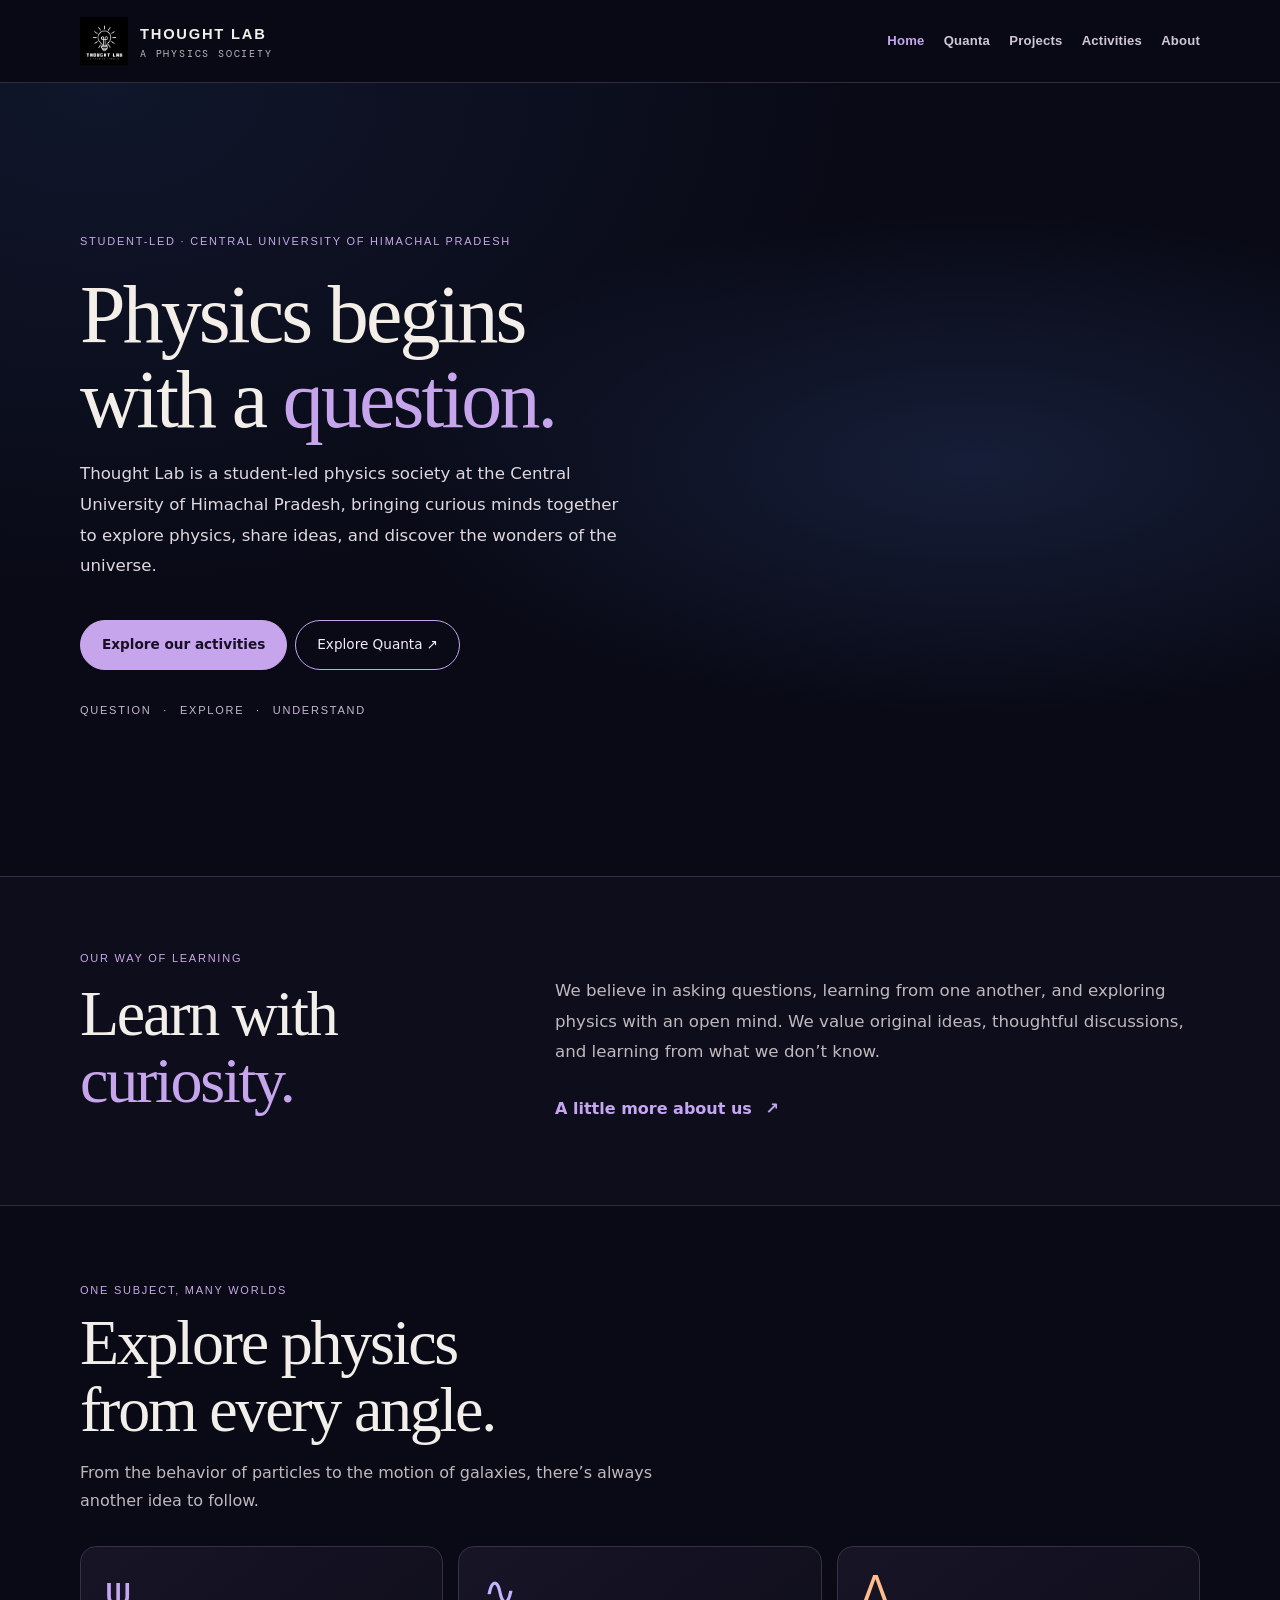
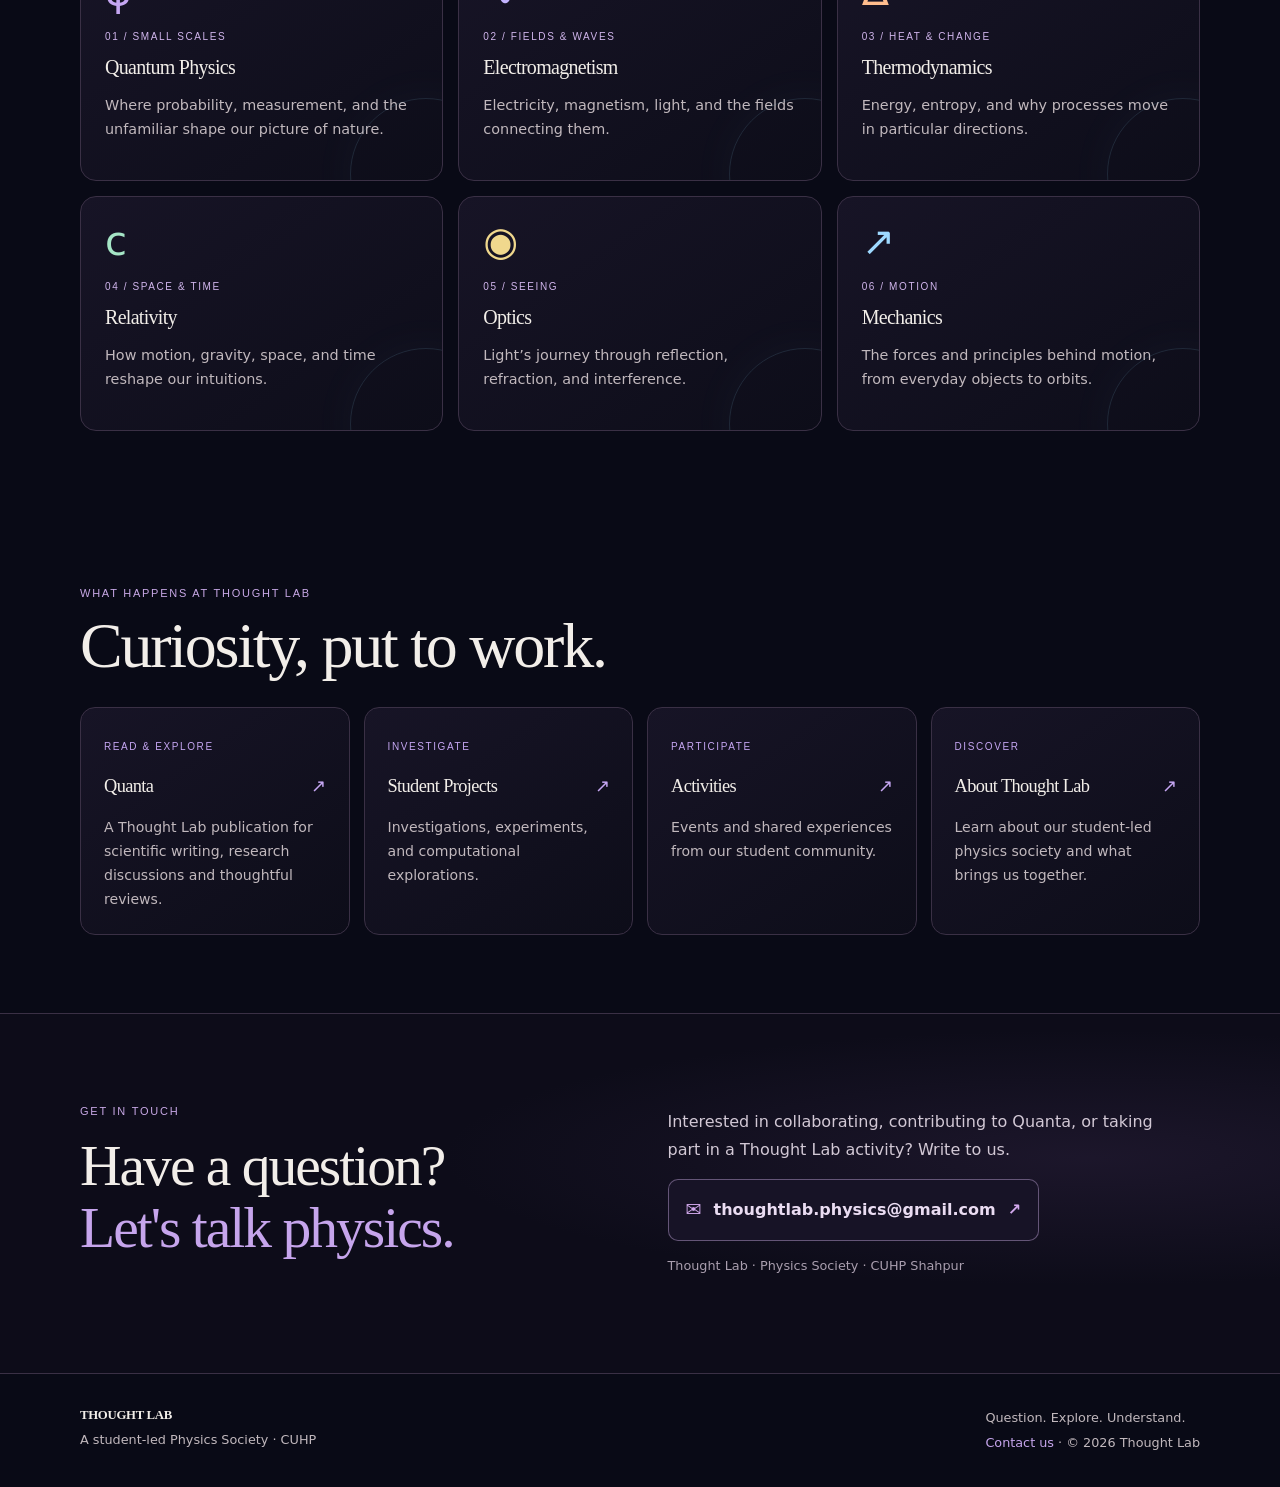
==== commit 93816aa2: "Add files via upload" ====
--- a/index.html
+++ b/index.html
@@ -23,25 +23,14 @@
         <div class="eyebrow">Student-led · Central University of Himachal Pradesh</div>
         <h1>Physics begins<br>with a <span>question.</span></h1>
         <p class="home-intro">Thought Lab is a student-led physics society at the Central University of Himachal Pradesh, bringing curious minds together to explore physics, share ideas, and discover the wonders of the universe.</p>
-        <div class="home-actions"><a class="btn primary" href="activities.html">Explore our activities</a><a class="btn" href="about.html">About Thought Lab</a></div>
+        <div class="home-actions"><a class="btn primary" href="activities.html">Explore our activities</a><a class="btn" href="quanta.html">Explore Quanta ↗</a></div>
         <div class="home-motto">QUESTION <span>·</span> EXPLORE <span>·</span> UNDERSTAND</div>
       </div>
       <div class="home-visual" aria-label="Himalayan observatory beneath a star-filled night sky">
         <img class="home-hero-image" src="assets/thoughtlab-mountain.webp" alt="A mountain observatory beneath the Milky Way">
         <div class="home-image-caption">LOOK UP · QUESTION · EXPLORE</div>
       </div>
-      <aside class="home-feature" aria-label="Featured Thought Lab activity">
-        <div class="home-feature-image"><img src="images/space-day/event-overview.jpeg" alt="Students taking part in the Thought Lab Space Quiz 2026"></div>
-        <div class="home-feature-card">
-          <div class="feature-kicker">FROM THE SOCIETY · 24 AUGUST 2026</div>
-          <h2>Space Quiz 2026</h2>
-          <p>A campus gathering around astronomy, questions and scientific curiosity.</p>
-          <a href="space-quiz-2026.html">Explore the event story ↗</a>
-        </div>
-        <div class="home-feature-orbit" aria-hidden="true">
-          <span>THOUGHT LAB</span><b>ψ</b><small>QUESTION / EXPLORE</small>
-        </div>
-      </aside>
+
     </div>
   </section>
   <section class="home-belief">
